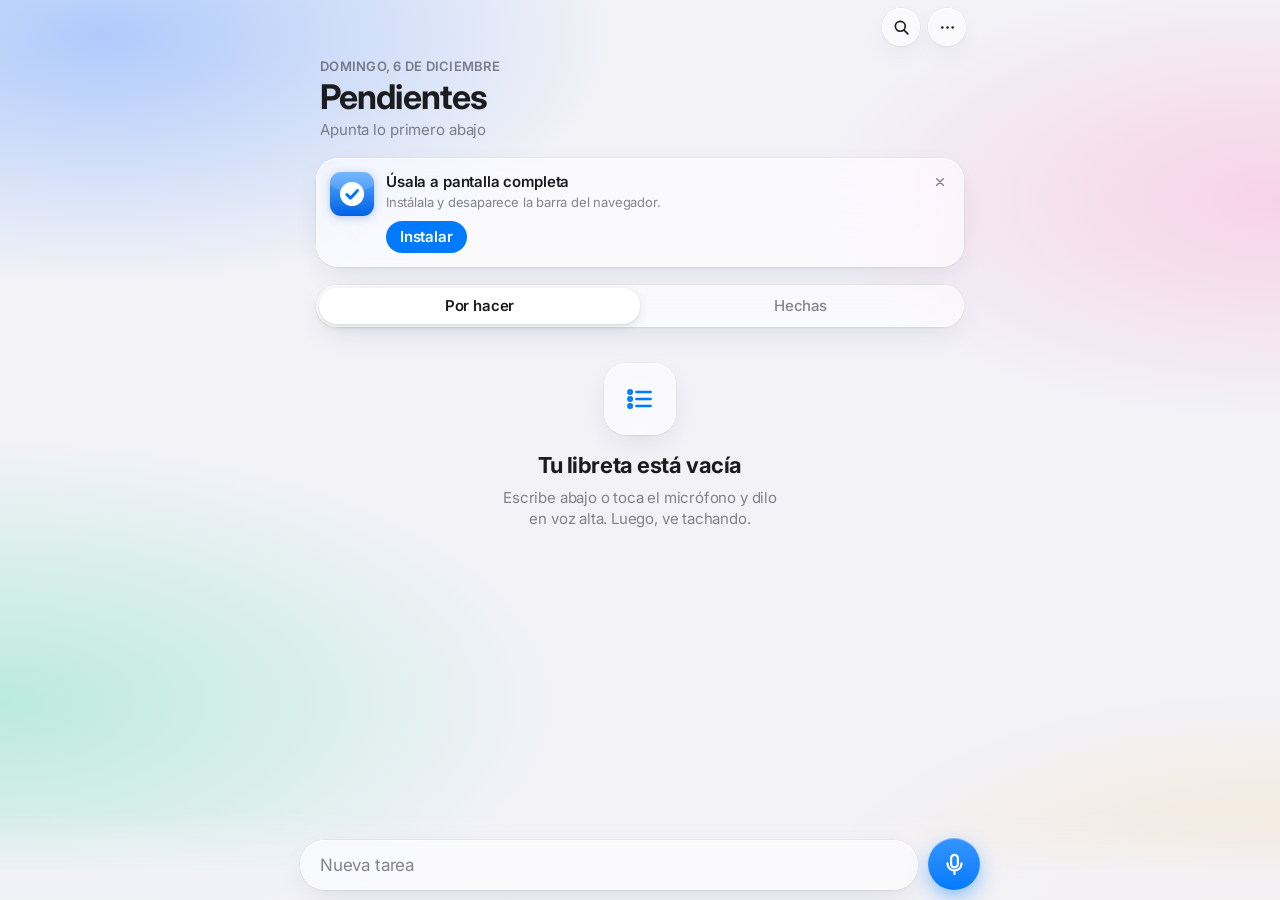
==== index.html @ 05285ef6 "Add files via upload" ====
<!doctype html>
<html lang="es">
<head>
<meta charset="utf-8">
<meta name="viewport" content="width=device-width, initial-scale=1, viewport-fit=cover, interactive-widget=resizes-content">
<title>Pendientes</title>
<meta name="description" content="Tu libreta de cosas por hacer: apúntalas escribiendo o con la voz y táchalas.">
<meta name="theme-color" content="#f2f2f7" media="(prefers-color-scheme: light)">
<meta name="theme-color" content="#000000" media="(prefers-color-scheme: dark)">
<link rel="manifest" href="manifest.webmanifest">
<link rel="icon" href="icons/icon.svg" type="image/svg+xml">
<link rel="apple-touch-icon" href="icons/apple-touch-icon.png">
<meta name="apple-mobile-web-app-capable" content="yes">
<meta name="mobile-web-app-capable" content="yes">
<meta name="apple-mobile-web-app-status-bar-style" content="black-translucent">
<meta name="apple-mobile-web-app-title" content="Pendientes">
<meta name="format-detection" content="telephone=no">
<link rel="preconnect" href="https://fonts.googleapis.com">
<link rel="preconnect" href="https://fonts.gstatic.com" crossorigin>
<link rel="stylesheet" href="https://fonts.googleapis.com/css2?family=Inter:opsz,wght@14..32,400..700&display=swap">
<link rel="stylesheet" href="styles.css">
<script src="app.js" defer></script>
</head>
<body>
<div class="backdrop" aria-hidden="true"></div>

<header class="nav" id="nav">
  <div class="nav-in">
    <span class="nav-title" aria-hidden="true">Pendientes</span>
    <div class="nav-btns">
      <button class="round glass" id="searchBtn" type="button" aria-label="Buscar">
        <svg viewBox="0 0 24 24" aria-hidden="true"><circle cx="10.5" cy="10.5" r="6.25"/><path d="M15.25 15.25 20 20"/></svg>
      </button>
      <button class="round glass" id="menuBtn" type="button" aria-label="Ajustes">
        <svg class="dots" viewBox="0 0 24 24" aria-hidden="true"><circle cx="5.5" cy="12" r="1.6"/><circle cx="12" cy="12" r="1.6"/><circle cx="18.5" cy="12" r="1.6"/></svg>
      </button>
    </div>
  </div>
</header>

<main class="wrap">
  <section class="hero">
    <div class="hero-txt">
      <p class="date" id="today"></p>
      <h1 id="bigTitle">Pendientes</h1>
      <p class="summary" id="summary"></p>
    </div>
    <div class="ring" id="ring" hidden>
      <svg viewBox="0 0 56 56" aria-hidden="true"><circle class="ring-bg" cx="28" cy="28" r="23"/><circle class="ring-fg" id="ringFg" cx="28" cy="28" r="23"/></svg>
      <span class="ring-txt" id="ringTxt"></span>
    </div>
  </section>

  <div class="search" id="searchBar" hidden>
    <label class="search-field glass">
      <svg viewBox="0 0 24 24" aria-hidden="true"><circle cx="10.5" cy="10.5" r="6.25"/><path d="M15.25 15.25 20 20"/></svg>
      <input id="search" type="search" placeholder="Buscar en todo" enterkeyhint="search" autocomplete="off">
    </label>
    <button class="bar-btn" type="button" id="searchCancel">Cancelar</button>
  </div>

  <aside class="install glass" id="installCard" hidden>
    <img src="icons/icon-192.png" alt="" width="44" height="44">
    <div class="install-txt">
      <strong>Úsala a pantalla completa</strong>
      <span>Instálala y desaparece la barra del navegador.</span>
      <button class="pill" type="button" id="installBtn">Instalar</button>
    </div>
    <button class="x" type="button" id="installClose" aria-label="Ahora no">
      <svg viewBox="0 0 24 24" aria-hidden="true"><path d="M7 7l10 10M17 7 7 17"/></svg>
    </button>
  </aside>

  <div class="seg glass" role="tablist" aria-label="Filtrar" id="seg" data-active="todo">
    <span class="seg-thumb" aria-hidden="true"></span>
    <button type="button" role="tab" data-filter="todo" aria-selected="true">Por hacer <span class="count" id="countTodo"></span></button>
    <button type="button" role="tab" data-filter="done" aria-selected="false">Hechas <span class="count" id="countDone"></span></button>
  </div>

  <div class="tags" id="tags" hidden></div>

  <p class="tip" id="tip" hidden>
    <span>Desliza <b>→</b> para tachar y <b>←</b> para pasar a mañana o borrar. Mantén pulsada una tarea para moverla.</span>
    <button type="button" id="tipClose">Entendido</button>
  </p>

  <div class="empty" id="empty" hidden>
    <div class="empty-ic glass" id="emptyIc"></div>
    <h2 id="emptyTitle"></h2>
    <p id="emptyText"></p>
  </div>

  <div id="sections" aria-live="polite"></div>

  <button class="link-btn danger" id="clearDone" type="button" hidden>Borrar todas las hechas</button>
</main>

<form class="dock" id="composer" autocomplete="off">
  <div class="hint" id="hint" hidden></div>
  <div class="dock-in">
    <label class="field glass">
      <span class="sr">Nueva tarea</span>
      <textarea id="input" rows="1" placeholder="Nueva tarea" enterkeyhint="send"></textarea>
    </label>
    <button class="action" id="action" type="submit" data-mode="voice" aria-label="Dictar tarea">
      <svg class="i-mic" viewBox="0 0 24 24" aria-hidden="true"><rect x="8.75" y="2.75" width="6.5" height="12" rx="3.25"/><path d="M5.25 11a6.75 6.75 0 0 0 13.5 0M12 17.75V21"/></svg>
      <svg class="i-send" viewBox="0 0 24 24" aria-hidden="true"><path d="M12 19.5V5M5.75 11.25 12 5l6.25 6.25"/></svg>
    </button>
  </div>
</form>

<div class="rec" id="rec" hidden>
  <div class="rec-panel" role="dialog" aria-modal="true" aria-labelledby="recTitle">
    <span class="grabber" aria-hidden="true"></span>
    <p class="rec-title" id="recTitle">Te escucho</p>
    <p class="rec-live" id="recLive"></p>
    <div class="wave" id="wave" aria-hidden="true"></div>
    <button class="rec-btn" id="recStop" type="button" aria-label="Terminar">
      <svg viewBox="0 0 24 24" aria-hidden="true"><rect x="7" y="7" width="10" height="10" rx="2.5"/></svg>
    </button>
    <p class="rec-hint" id="recHint">Di <b>«nueva tarea»</b> para separar varias · <b>«mañana»</b>, <b>«importante»</b> o <b>«todos los días»</b> al final</p>
    <button class="link-btn" id="recCancel" type="button">Cancelar</button>
  </div>
</div>

<div class="toast" id="toast" role="status" hidden>
  <span id="toastMsg"></span>
  <button type="button" id="toastUndo">Deshacer</button>
</div>

<dialog class="sheet" id="edit" aria-labelledby="editTitle">
  <form id="editForm">
    <div class="sheet-top">
      <span class="grabber" aria-hidden="true"></span>
      <div class="sheet-bar">
        <button class="bar-btn" type="button" data-close>Cancelar</button>
        <h2 id="editTitle">Tarea</h2>
        <button class="bar-btn strong" type="submit">Listo</button>
      </div>
    </div>
    <div class="sheet-body">
      <div class="card">
        <textarea class="edit-text" id="editText" rows="2" placeholder="Qué hay que hacer" aria-label="Tarea"></textarea>
        <textarea class="edit-note" id="editNote" rows="2" placeholder="Notas: un teléfono, una dirección, un enlace…" aria-label="Notas"></textarea>
      </div>
      <div class="quick-row" id="editQuick" hidden></div>

      <div class="card">
        <div class="cell cell-col">
          <div class="cell-line">
            <span class="ico" style="--c: var(--red)"><svg viewBox="0 0 24 24" aria-hidden="true"><rect x="4" y="5.5" width="16" height="14.5" rx="3"/><path d="M4 10h16M8.5 3.5v4M15.5 3.5v4"/></svg></span>
            <span class="cell-label">Para cuándo</span>
          </div>
          <div class="chips" id="dueChips">
            <button type="button" data-due="0">Hoy</button>
            <button type="button" data-due="1">Mañana</button>
            <label class="chip-date" id="dateChip"><span id="editDateLabel">Otro día</span><input type="date" id="editDate" aria-label="Elegir día"></label>
          </div>
        </div>
        <label class="cell">
          <span class="ico" style="--c: var(--indigo)"><svg viewBox="0 0 24 24" aria-hidden="true"><path d="M4.5 11.5V10a4 4 0 0 1 4-4h11M16.5 3l3 3-3 3M19.5 12.5V14a4 4 0 0 1-4 4h-11M7.5 21l-3-3 3-3"/></svg></span>
          <span class="cell-label">Repetir</span>
          <span class="cell-value" id="editRepeatLabel">Nunca</span>
          <svg class="chev" viewBox="0 0 24 24" aria-hidden="true"><path d="M9.5 6l6 6-6 6"/></svg>
          <select class="cell-select" id="editRepeat" aria-label="Repetir">
            <option value="">Nunca</option>
            <option value="daily">Cada día</option>
            <option value="weekdays">Entre semana (lunes a viernes)</option>
            <option value="weekly">Cada semana</option>
            <option value="monthly">Cada mes</option>
          </select>
        </label>
        <label class="cell">
          <span class="ico" style="--c: var(--orange)"><svg viewBox="0 0 24 24" aria-hidden="true"><path class="fill" d="M12 3.6l2.6 5.2 5.8.9-4.2 4.1 1 5.7L12 16.8l-5.2 2.7 1-5.7-4.2-4.1 5.8-.9z"/></svg></span>
          <span class="cell-label">Importante</span>
          <input class="switch" type="checkbox" id="editStar" role="switch">
        </label>
      </div>
      <p class="cell-note" id="editInfo"></p>

      <div class="card">
        <button class="cell danger" type="button" id="editDelete">
          <span class="ico" style="--c: var(--red)"><svg viewBox="0 0 24 24" aria-hidden="true"><path d="M4.5 7h15M9.5 7V4.75h5V7M6.5 7l.8 12.1a1.5 1.5 0 0 0 1.5 1.4h6.4a1.5 1.5 0 0 0 1.5-1.4L17.5 7"/></svg></span>
          <span class="cell-label">Eliminar tarea</span>
        </button>
      </div>
    </div>
  </form>
</dialog>

<dialog class="sheet" id="menu" aria-labelledby="menuTitle">
  <div class="sheet-top">
    <span class="grabber" aria-hidden="true"></span>
    <div class="sheet-bar">
      <span></span>
      <h2 id="menuTitle">Ajustes</h2>
      <button class="bar-btn strong" type="button" data-close>Listo</button>
    </div>
  </div>
  <div class="sheet-body">
    <p class="cell-head">Al pulsar el micrófono</p>
    <div class="seg seg-sm" id="voiceSeg" role="radiogroup" aria-label="Al pulsar el micrófono">
      <span class="seg-thumb" aria-hidden="true"></span>
      <button type="button" role="radio" data-voice="dictar">Dicta a texto</button>
      <button type="button" role="radio" data-voice="audio">Graba un audio</button>
    </div>
    <p class="cell-note" id="voiceNote"></p>

    <p class="cell-head">Trucos</p>
    <div class="card tricks">
      <p><b>«mañana»</b>, <b>«el viernes»</b>… al principio o al final: se apunta para ese día.</p>
      <p><b>«importante»</b> al final: sale arriba, en Importantes.</p>
      <p><b>«todos los días»</b>, <b>«entre semana»</b>, <b>«cada semana»</b> o <b>«cada mes»</b>: vuelve a aparecer cuando la taches.</p>
      <p><b>#trabajo</b>, <b>#casa</b>… en el texto: etiquetas para filtrar.</p>
      <p>Al dictar, di <b>«nueva tarea»</b> para separar varias. Al escribir, una por línea.</p>
      <p>Un teléfono o un enlace en el texto o en las notas: botón para llamar o abrirlo.</p>
    </div>

    <div class="card">
      <button class="cell" type="button" data-act="install" hidden>
        <span class="ico" style="--c: var(--purple)"><svg viewBox="0 0 24 24" aria-hidden="true"><rect x="6.5" y="2.75" width="11" height="18.5" rx="2.75"/><path d="M10.5 17.75h3"/></svg></span>
        <span class="cell-label">Instalar en el móvil</span>
        <svg class="chev" viewBox="0 0 24 24" aria-hidden="true"><path d="M9.5 6l6 6-6 6"/></svg>
      </button>
      <button class="cell" type="button" data-act="share">
        <span class="ico" style="--c: var(--accent)"><svg viewBox="0 0 24 24" aria-hidden="true"><path d="M12 14.5V3.5M7.75 7.75 12 3.5l4.25 4.25M7 11H6.5A1.5 1.5 0 0 0 5 12.5v6A1.5 1.5 0 0 0 6.5 20h11a1.5 1.5 0 0 0 1.5-1.5v-6a1.5 1.5 0 0 0-1.5-1.5H17"/></svg></span>
        <span class="cell-label">Compartir lo pendiente</span>
        <svg class="chev" viewBox="0 0 24 24" aria-hidden="true"><path d="M9.5 6l6 6-6 6"/></svg>
      </button>
      <button class="cell" type="button" data-act="export">
        <span class="ico" style="--c: var(--green)"><svg viewBox="0 0 24 24" aria-hidden="true"><path d="M12 4v10.5M7.75 10.25 12 14.5l4.25-4.25M5 15.5v2.5A2 2 0 0 0 7 20h10a2 2 0 0 0 2-2v-2.5"/></svg></span>
        <span class="cell-label">Guardar copia de seguridad</span>
        <svg class="chev" viewBox="0 0 24 24" aria-hidden="true"><path d="M9.5 6l6 6-6 6"/></svg>
      </button>
      <button class="cell" type="button" data-act="import">
        <span class="ico" style="--c: var(--orange)"><svg viewBox="0 0 24 24" aria-hidden="true"><path d="M4.5 12a7.5 7.5 0 1 0 2.2-5.3L4.5 9M4.5 4.5V9H9"/></svg></span>
        <span class="cell-label">Recuperar una copia</span>
        <svg class="chev" viewBox="0 0 24 24" aria-hidden="true"><path d="M9.5 6l6 6-6 6"/></svg>
      </button>
    </div>
    <p class="cell-note">Todo se guarda solo en este móvil, sin cuentas ni servidores. Guarda una copia de vez en cuando por si cambias de móvil.</p>

    <div class="card">
      <button class="cell danger" type="button" data-act="clear">
        <span class="ico" style="--c: var(--red)"><svg viewBox="0 0 24 24" aria-hidden="true"><path d="M4.5 7h15M9.5 7V4.75h5V7M6.5 7l.8 12.1a1.5 1.5 0 0 0 1.5 1.4h6.4a1.5 1.5 0 0 0 1.5-1.4L17.5 7"/></svg></span>
        <span class="cell-label">Borrar las hechas</span>
      </button>
    </div>
    <input type="file" id="importFile" accept="application/json,.json" hidden>
  </div>
</dialog>

<dialog class="sheet" id="installSheet" aria-labelledby="installTitle">
  <div class="sheet-top">
    <span class="grabber" aria-hidden="true"></span>
    <div class="sheet-bar">
      <span></span>
      <h2 id="installTitle">Instalar</h2>
      <button class="bar-btn strong" type="button" data-close>Listo</button>
    </div>
  </div>
  <div class="sheet-body">
    <div class="install-hero">
      <img src="icons/icon-192.png" alt="" width="72" height="72">
      <p>Instalada se abre como una app de verdad: a pantalla completa, <b>sin la barra del navegador</b> y también sin internet.</p>
    </div>
    <ol class="steps" id="installSteps"></ol>
  </div>
</dialog>
</body>
</html>
---- styles.css ----
/* Pendientes · estilo iOS con cristal */

:root {
  --bg: #f2f2f7;
  --ink: #1c1c1e;
  --ink2: rgb(60 60 67 / .62);
  --ink3: rgb(60 60 67 / .3);
  --sep: rgb(60 60 67 / .16);
  --fill: rgb(118 118 128 / .12);
  --solid: #ffffff;
  --thumb: #ffffff;
  --card: rgb(255 255 255 / .82);

  --glass: rgb(255 255 255 / .58);
  --glass-hi: rgb(250 250 252 / .76);
  --glass-edge: rgb(255 255 255 / .8);
  --glass-line: rgb(0 0 0 / .07);
  --glass-shine: rgb(255 255 255 / .65);
  --shadow: 0 10px 30px -8px rgb(30 40 80 / .12), 0 1px 3px rgb(0 0 0 / .05);
  --blur: blur(28px) saturate(190%);

  --accent: #007aff;
  --green: #34c759;
  --red: #ff3b30;
  --orange: #ff9500;
  --purple: #af52de;
  --indigo: #5856d6;

  --blob1: rgb(120 170 255 / .55);
  --blob2: rgb(255 170 215 / .45);
  --blob3: rgb(120 225 190 / .45);
  --blob4: rgb(255 210 140 / .35);

  --font: -apple-system, BlinkMacSystemFont, "SF Pro Text", "Inter", "Segoe UI", Roboto, sans-serif;
  --font-d: -apple-system, BlinkMacSystemFont, "SF Pro Display", "Inter", "Segoe UI", Roboto, sans-serif;
  --ease: cubic-bezier(.32, .72, 0, 1);
  --spring: cubic-bezier(.34, 1.4, .64, 1);
  color-scheme: light;
}

@media (prefers-color-scheme: dark) {
  :root {
    --bg: #000000;
    --ink: #ffffff;
    --ink2: rgb(235 235 245 / .6);
    --ink3: rgb(235 235 245 / .28);
    --sep: rgb(84 84 88 / .55);
    --fill: rgb(118 118 128 / .24);
    --solid: #1c1c1e;
    --thumb: #636366;
    --card: rgb(44 44 46 / .8);

    --glass: rgb(40 40 44 / .5);
    --glass-hi: rgb(30 30 32 / .72);
    --glass-edge: rgb(255 255 255 / .1);
    --glass-line: rgb(0 0 0 / .4);
    --glass-shine: rgb(255 255 255 / .12);
    --shadow: 0 10px 30px -8px rgb(0 0 0 / .6);

    --accent: #0a84ff;
    --green: #30d158;
    --red: #ff453a;
    --orange: #ff9f0a;
    --purple: #bf5af2;
    --indigo: #5e5ce6;

    --blob1: rgb(40 90 220 / .38);
    --blob2: rgb(150 50 140 / .3);
    --blob3: rgb(20 130 100 / .3);
    --blob4: rgb(160 100 30 / .2);
    color-scheme: dark;
  }
}

*, *::before, *::after { box-sizing: border-box; }
[hidden] { display: none !important; }
html { -webkit-text-size-adjust: 100%; background: var(--bg); }

body {
  margin: 0;
  min-height: 100dvh;
  background: transparent;
  color: var(--ink);
  font-family: var(--font);
  font-size: 17px;
  line-height: 1.35;
  letter-spacing: -.011em;
  font-optical-sizing: auto;
  -webkit-font-smoothing: antialiased;
  -moz-osx-font-smoothing: grayscale;
  -webkit-tap-highlight-color: transparent;
  overscroll-behavior-y: none;
}

button, input, textarea, select { font: inherit; letter-spacing: inherit; color: inherit; }
button {
  background: none;
  border: 0;
  padding: 0;
  cursor: pointer;
  touch-action: manipulation;
  -webkit-user-select: none;
  user-select: none;
}
a { color: inherit; text-decoration: none; }

svg {
  display: block;
  width: 100%;
  height: 100%;
  fill: none;
  stroke: currentColor;
  stroke-width: 1.9;
  stroke-linecap: round;
  stroke-linejoin: round;
}

:focus-visible { outline: 2px solid var(--accent); outline-offset: 2px; }

.sr {
  position: absolute;
  width: 1px;
  height: 1px;
  overflow: hidden;
  clip-path: inset(50%);
  white-space: nowrap;
}

/* Cristal */
.glass {
  background: var(--glass);
  -webkit-backdrop-filter: var(--blur);
  backdrop-filter: var(--blur);
  box-shadow:
    inset 0 1px 0 var(--glass-shine),
    inset 0 0 0 .5px var(--glass-edge),
    0 0 0 .5px var(--glass-line),
    var(--shadow);
}

/* Fondo con color para que el cristal tenga algo que difuminar */
.backdrop {
  position: fixed;
  inset: 0;
  z-index: -1;
  pointer-events: none;
  background:
    radial-gradient(55% 38% at 8% 4%, var(--blob1), transparent 72%),
    radial-gradient(50% 34% at 100% 22%, var(--blob2), transparent 72%),
    radial-gradient(60% 40% at 0% 78%, var(--blob3), transparent 72%),
    radial-gradient(50% 32% at 100% 100%, var(--blob4), transparent 72%),
    var(--bg);
}

.wrap {
  max-width: 680px;
  margin: 0 auto;
  padding: 0 16px calc(140px + env(safe-area-inset-bottom));
}

/* Barra superior: aparece en cristal al bajar */
.nav {
  position: fixed;
  top: 0;
  left: 0;
  right: 0;
  z-index: 10;
  padding-top: env(safe-area-inset-top);
}
.nav::before {
  content: "";
  position: absolute;
  inset: 0;
  background: var(--glass-hi);
  -webkit-backdrop-filter: var(--blur);
  backdrop-filter: var(--blur);
  box-shadow: 0 .5px 0 var(--sep);
  opacity: 0;
  transition: opacity .25s ease;
}
.nav.is-scrolled::before { opacity: 1; }
.nav-in {
  position: relative;
  max-width: 680px;
  height: 54px;
  margin: 0 auto;
  display: flex;
  align-items: center;
  justify-content: center;
}
.nav-title {
  font-family: var(--font-d);
  font-size: 17px;
  font-weight: 600;
  opacity: 0;
  transform: translateY(8px);
  transition: opacity .25s ease, transform .35s var(--ease);
}
.nav.is-scrolled .nav-title { opacity: 1; transform: none; }
.nav-btns { position: absolute; right: 14px; display: flex; gap: 8px; }

.round {
  width: 38px;
  height: 38px;
  border-radius: 50%;
  display: grid;
  place-items: center;
  color: var(--ink);
  transition: transform .2s var(--spring);
}
.round:active { transform: scale(.9); }
.round svg { width: 19px; height: 19px; stroke-width: 2.1; }
.round .dots { fill: currentColor; stroke: none; }

/* Cabecera: fecha, título y anillo del día */
.hero {
  display: flex;
  align-items: flex-end;
  justify-content: space-between;
  gap: 16px;
  padding: calc(env(safe-area-inset-top) + 58px) 4px 0;
}
.hero-txt { min-width: 0; }
.date {
  margin: 0;
  font-size: 13px;
  font-weight: 600;
  letter-spacing: .02em;
  text-transform: uppercase;
  color: var(--ink2);
}
h1 {
  margin: 2px 0 0;
  font-family: var(--font-d);
  font-size: 34px;
  line-height: 1.12;
  font-weight: 700;
  letter-spacing: -.026em;
}
.summary {
  margin: 4px 0 0;
  min-height: 1.35em;
  font-size: 15px;
  color: var(--ink2);
  letter-spacing: -.008em;
}
.summary b { color: var(--ink); font-weight: 600; }
.summary .old { color: var(--orange); font-weight: 500; }

.ring { position: relative; flex: none; width: 64px; height: 64px; margin-bottom: 2px; }
.ring svg { transform: rotate(-90deg); }
.ring circle { fill: none; stroke-width: 6; stroke-linecap: round; }
.ring-bg { stroke: var(--fill); }
.ring-fg {
  stroke: var(--accent);
  stroke-dasharray: 144.5;
  stroke-dashoffset: calc(144.5 * (1 - var(--p, 0)));
  transition: stroke-dashoffset .8s var(--ease), stroke .3s;
}
.ring.is-full .ring-fg { stroke: var(--green); }
.ring-txt {
  position: absolute;
  inset: 0;
  display: grid;
  place-items: center;
  font-size: 13px;
  font-weight: 700;
  letter-spacing: -.02em;
  font-variant-numeric: tabular-nums;
}
.ring-txt small { font-size: 10px; font-weight: 600; color: var(--ink2); }
.ring.is-full .ring-txt { color: var(--green); }
.ring.is-full .ring-txt svg { width: 22px; height: 22px; stroke-width: 3; }

/* Buscador */
.search { display: flex; align-items: center; gap: 4px; margin: 16px 0 0; animation: lz-in .35s var(--ease) both; }
.search-field {
  flex: 1;
  display: flex;
  align-items: center;
  gap: 8px;
  height: 42px;
  padding: 0 14px;
  border-radius: 21px;
  color: var(--ink2);
}
.search-field svg { flex: none; width: 17px; height: 17px; stroke-width: 2.2; }
.search-field input {
  flex: 1;
  min-width: 0;
  border: 0;
  outline: 0;
  background: transparent;
  color: var(--ink);
  font-size: 17px;
}
.search-field input::placeholder { color: var(--ink2); }
.search-field input::-webkit-search-cancel-button { -webkit-appearance: none; }
.search .bar-btn { padding: 0 6px; }

/* Aviso para instalar */
.install {
  position: relative;
  display: flex;
  align-items: flex-start;
  gap: 12px;
  margin: 18px 0 0;
  padding: 14px 40px 14px 14px;
  border-radius: 22px;
  animation: lz-in .5s var(--ease) both;
}
.install img { flex: none; border-radius: 11px; box-shadow: 0 2px 8px rgb(0 60 160 / .25); }
.install-txt { flex: 1; min-width: 0; display: grid; gap: 2px; justify-items: start; }
.install-txt strong { font-size: 15px; font-weight: 600; letter-spacing: -.01em; }
.install-txt span { font-size: 13px; color: var(--ink2); line-height: 1.3; }
.install .pill { margin-top: 8px; }
.install .x { position: absolute; top: 8px; right: 8px; }
.pill {
  flex: none;
  height: 32px;
  padding: 0 14px;
  border-radius: 16px;
  background: var(--accent);
  color: #fff;
  font-size: 15px;
  font-weight: 600;
  transition: transform .2s var(--spring);
}
.pill:active { transform: scale(.94); }
.x {
  flex: none;
  width: 32px;
  height: 32px;
  border-radius: 50%;
  display: grid;
  place-items: center;
  color: var(--ink2);
}
.x svg { width: 16px; height: 16px; stroke-width: 2.2; }

/* Control segmentado en cápsula */
.seg {
  position: relative;
  display: grid;
  grid-template-columns: 1fr 1fr;
  margin: 18px 0 0;
  padding: 3px;
  border-radius: 999px;
}
.seg-thumb {
  position: absolute;
  top: 3px;
  bottom: 3px;
  left: 3px;
  width: calc(50% - 3px);
  border-radius: 999px;
  background: var(--thumb);
  box-shadow: 0 3px 10px rgb(0 0 0 / .1), 0 1px 2px rgb(0 0 0 / .06);
  transition: transform .45s var(--ease);
}
.seg[data-active="done"] .seg-thumb,
.seg[data-active="audio"] .seg-thumb { transform: translateX(100%); }
.seg button {
  position: relative;
  height: 36px;
  border-radius: 999px;
  display: flex;
  align-items: center;
  justify-content: center;
  gap: 6px;
  font-size: 15px;
  font-weight: 500;
  color: var(--ink2);
  transition: color .25s;
}
.seg button[aria-selected="true"],
.seg button[aria-checked="true"] { color: var(--ink); font-weight: 600; }
.seg button:disabled { opacity: .35; cursor: not-allowed; }
.count { font-size: 13px; font-weight: 600; color: var(--ink2); font-variant-numeric: tabular-nums; }
.count:empty { display: none; }

/* Etiquetas para filtrar */
.tags {
  display: flex;
  gap: 8px;
  margin: 12px -16px 0;
  padding: 2px 16px 4px;
  overflow-x: auto;
  scrollbar-width: none;
}
.tags::-webkit-scrollbar { display: none; }
.tags button {
  flex: none;
  height: 32px;
  padding: 0 13px;
  border-radius: 16px;
  font-size: 14px;
  font-weight: 600;
  color: var(--tc, var(--ink));
  transition: background .2s, color .2s;
}
.tags button[aria-pressed="true"] { background: var(--tc, var(--ink)); color: #fff; box-shadow: none; }

/* Grupos de tareas */
.group-h {
  display: flex;
  align-items: center;
  gap: 6px;
  width: calc(100% - 16px);
  margin: 26px 8px 8px;
  font-family: var(--font);
  font-size: 13px;
  font-weight: 600;
  letter-spacing: .02em;
  text-transform: uppercase;
  color: var(--ink2);
  text-align: left;
}
.group-h > svg { flex: none; width: 14px; height: 14px; }
.group-h .star-ic { fill: var(--orange); stroke: none; }
.group-h .n { margin-left: auto; font-variant-numeric: tabular-nums; letter-spacing: 0; text-transform: none; }
.group-h .fold { width: 13px; height: 13px; stroke-width: 2.6; transition: transform .3s var(--ease); }
button.group-h { min-height: 32px; }
button.group-h[aria-expanded="false"] .fold { transform: rotate(-90deg); }
#sections > .group-h:first-child { margin-top: 18px; }

.group {
  list-style: none;
  margin: 0;
  padding: 0;
  border-radius: 22px;
  overflow: hidden;
}
#sections > .group:first-child { margin-top: 18px; }
.group.is-quiet { background: color-mix(in srgb, var(--glass) 60%, transparent); }

.row { position: relative; overflow: hidden; --w: 0px; }
.row:not(:last-child)::after {
  content: "";
  position: absolute;
  left: 54px;
  right: 0;
  bottom: 0;
  height: 1px;
  background: var(--sep);
  transform: scaleY(.6);
  transform-origin: bottom;
  z-index: 2;
  pointer-events: none;
}
.row.is-new { animation: lz-in .45s var(--ease) both; }
.row.is-flash .row-fg { animation: lz-flash 1.4s ease both; }

.row-fg {
  position: relative;
  z-index: 1;
  display: flex;
  align-items: flex-start;
  min-height: 52px;
  padding: 4px 6px 4px 5px;
  touch-action: pan-y;
  -webkit-user-select: none;
  user-select: none;
  -webkit-touch-callout: none;
}
.row.is-swiping .row-fg,
.row.is-open .row-fg,
.row.is-gone .row-fg { background: var(--solid); }

/* Levantada para moverla */
.row.is-lifted {
  z-index: 5;
  overflow: visible;
  border-radius: 14px;
}
.row.is-lifted .row-fg {
  background: var(--solid);
  border-radius: 14px;
  box-shadow: 0 16px 36px -8px rgb(0 0 0 / .28), 0 0 0 .5px var(--glass-line);
  transform: scale(1.03);
  transition: transform .2s var(--spring), box-shadow .2s;
}
.row.is-lifted::after { opacity: 0; }
.group:has(.is-lifted) { overflow: visible; }

/* Acciones al deslizar */
.act { position: absolute; top: 0; bottom: 0; display: flex; overflow: hidden; width: var(--w); visibility: hidden; }
.row.sw-r .act-r, .row.sw-l .act-l, .row.is-open .act-l { visibility: visible; }
.row.snap .act { transition: width .4s var(--ease); }
.act-r {
  left: 0;
  align-items: center;
  padding-left: 22px;
  color: #fff;
  font-size: 15px;
  font-weight: 600;
  white-space: nowrap;
  background: var(--green);
}
.act-r.is-undo { background: var(--accent); }
.act-r span { display: flex; align-items: center; gap: 8px; transition: transform .25s var(--spring); }
.act-r svg { width: 22px; height: 22px; stroke-width: 2.4; }
.row.is-armed .act-r span { transform: scale(1.12); }
.row:not(.is-armed) .act-r { filter: saturate(.6) brightness(1.06); }

.act-l { right: 0; }
.act-l button {
  flex: 1 1 0;
  min-width: 0;
  display: flex;
  flex-direction: column;
  align-items: center;
  justify-content: center;
  gap: 4px;
  overflow: hidden;
  color: #fff;
  font-size: 12.5px;
  font-weight: 600;
  white-space: nowrap;
  transition: flex-grow .3s var(--ease);
}
.act-l svg { flex: none; width: 21px; height: 21px; stroke-width: 2.1; }
.b-later { background: var(--orange); }
.b-del { background: var(--red); }
.row.is-armed .b-later { flex-grow: 0; }
.row.is-armed .b-del { flex-grow: 1; }

/* Círculo de tachar */
.check { flex: none; width: 44px; height: 44px; display: grid; place-items: center; }
.check span {
  width: 24px;
  height: 24px;
  border-radius: 50%;
  border: 1.6px solid var(--ink3);
  display: grid;
  place-items: center;
  color: #fff;
  transition: background .2s, border-color .2s, transform .3s var(--spring);
}
.check svg { width: 14px; height: 14px; stroke-width: 3; stroke-dasharray: 22; stroke-dashoffset: 22; transition: stroke-dashoffset .3s .08s var(--ease); }
.check:active span { transform: scale(.85); }
.is-done .check span { background: var(--accent); border-color: var(--accent); }
.is-done .check svg { stroke-dashoffset: 0; }
.is-star:not(.is-done) .check span { border-color: var(--orange); border-width: 2px; }

.row-body { flex: 1; min-width: 0; padding: 11px 4px 11px 1px; }
.row-text { display: block; width: 100%; text-align: left; }
.text {
  display: block;
  font-size: 17px;
  line-height: 1.3;
  white-space: pre-wrap;
  overflow-wrap: break-word;
  transition: color .3s;
}
/* Tachado como con bolígrafo: una raya que cruza el texto */
.ink {
  background: linear-gradient(currentColor, currentColor) 0 58% / 0 1.5px no-repeat;
  -webkit-box-decoration-break: clone;
  box-decoration-break: clone;
  transition: background-size .45s var(--ease);
}
.is-done .text { color: var(--ink2); }
.is-done .ink { background-size: 100% 1.5px; }
.tag { color: var(--tc); font-weight: 500; }
.is-done .tag { color: inherit; }

.note {
  display: -webkit-box;
  margin-top: 2px;
  font-size: 14px;
  line-height: 1.3;
  color: var(--ink2);
  -webkit-line-clamp: 2;
  -webkit-box-orient: vertical;
  overflow: hidden;
  overflow-wrap: break-word;
}

.meta { display: flex; flex-wrap: wrap; gap: 4px 10px; margin-top: 4px; font-size: 13px; color: var(--ink2); }
.meta:empty { display: none; }
.meta span { display: inline-flex; align-items: center; gap: 4px; white-space: nowrap; }
.meta svg { width: 13px; height: 13px; stroke-width: 2.2; }
.meta .old { color: var(--orange); font-weight: 500; }
.meta .due { color: var(--accent); font-weight: 500; }

.star, .quick {
  flex: none;
  width: 38px;
  height: 44px;
  display: grid;
  place-items: center;
}
.star { color: var(--orange); }
.star svg { width: 17px; height: 17px; fill: currentColor; stroke: none; }
.quick i {
  width: 30px;
  height: 30px;
  border-radius: 50%;
  display: grid;
  place-items: center;
  background: color-mix(in srgb, var(--green) 16%, transparent);
  color: var(--green);
}
.quick.is-link i { background: color-mix(in srgb, var(--accent) 14%, transparent); color: var(--accent); }
.quick svg { width: 15px; height: 15px; stroke-width: 2.2; }
.quick:active i { transform: scale(.9); }

.play {
  position: relative;
  overflow: hidden;
  margin-top: 8px;
  height: 32px;
  padding: 0 13px 0 4px;
  border-radius: 16px;
  display: inline-flex;
  align-items: center;
  gap: 8px;
  background: var(--fill);
  color: var(--accent);
  font-size: 14px;
  font-weight: 600;
  font-variant-numeric: tabular-nums;
}
.play::before {
  content: "";
  position: absolute;
  inset: 0;
  width: calc(var(--p, 0) * 100%);
  background: color-mix(in srgb, var(--accent) 16%, transparent);
  transition: width .25s linear;
}
.play i {
  position: relative;
  width: 24px;
  height: 24px;
  border-radius: 50%;
  display: grid;
  place-items: center;
  background: var(--accent);
  color: #fff;
}
.play i svg { width: 11px; height: 11px; fill: currentColor; stroke: none; }
.play span { position: relative; }
.play .i-pause, .play.is-playing .i-play { display: none; }
.play.is-playing .i-pause { display: block; }

/* Resumen de la semana (Hechas) */
.week { margin: 18px 0 0; padding: 16px 18px 14px; border-radius: 22px; }
.week-head { display: flex; align-items: flex-end; justify-content: space-between; gap: 12px; }
.week-k { display: block; font-size: 13px; font-weight: 600; letter-spacing: .02em; text-transform: uppercase; color: var(--ink2); }
.week-head strong { display: block; margin-top: 2px; font-family: var(--font-d); font-size: 28px; font-weight: 700; letter-spacing: -.025em; font-variant-numeric: tabular-nums; }
.week-head strong small { font-family: var(--font); font-size: 15px; font-weight: 500; color: var(--ink2); letter-spacing: -.01em; }
.week-side { text-align: right; font-size: 13px; color: var(--ink2); line-height: 1.4; }
.week-side b { color: var(--ink); font-weight: 600; font-variant-numeric: tabular-nums; }
.week-bars { display: grid; grid-template-columns: repeat(7, 1fr); gap: 10px; height: 92px; margin-top: 14px; }
.wb { display: grid; grid-template-rows: 16px 1fr 18px; justify-items: center; gap: 4px; }
.wb-n { font-size: 11px; font-weight: 600; color: var(--ink2); font-variant-numeric: tabular-nums; }
.wb-col { position: relative; width: 100%; max-width: 26px; border-radius: 7px; background: var(--fill); overflow: hidden; }
.wb-col i {
  position: absolute;
  left: 0;
  right: 0;
  bottom: 0;
  height: calc(var(--h, 0) * 100%);
  min-height: 0;
  border-radius: 7px;
  background: color-mix(in srgb, var(--accent) 45%, transparent);
  animation: lz-grow .7s var(--ease) both;
  transform-origin: bottom;
}
.wb.is-today .wb-col i { background: var(--accent); }
.wb-d { font-size: 12px; font-weight: 600; color: var(--ink2); }
.wb.is-today .wb-d { color: var(--accent); }

.tip {
  display: flex;
  align-items: center;
  justify-content: space-between;
  gap: 12px;
  margin: 14px 8px 0;
  font-size: 13px;
  line-height: 1.4;
  color: var(--ink2);
}
.tip b { color: var(--ink); }
.tip button { flex: none; min-height: 32px; font-size: 13px; font-weight: 600; color: var(--accent); }

.empty { padding: 36px 24px 8px; text-align: center; animation: lz-in .5s var(--ease) both; }
.empty-ic {
  width: 72px;
  height: 72px;
  margin: 0 auto 16px;
  border-radius: 22px;
  display: grid;
  place-items: center;
  color: var(--accent);
}
.empty-ic.is-ok { color: var(--green); }
.empty-ic svg { width: 34px; height: 34px; stroke-width: 1.8; }
.empty h2 { margin: 0; font-family: var(--font-d); font-size: 22px; font-weight: 700; letter-spacing: -.02em; }
.empty p { margin: 6px auto 0; max-width: 290px; font-size: 15px; color: var(--ink2); line-height: 1.4; }

.link-btn {
  display: block;
  min-height: 44px;
  margin: 20px auto 0;
  padding: 0 16px;
  font-size: 15px;
  font-weight: 500;
  color: var(--accent);
}
.link-btn.danger { color: var(--red); }

/* Barra de escribir (flotante, de cristal) */
.dock {
  position: fixed;
  left: 0;
  right: 0;
  bottom: 0;
  z-index: 10;
  padding: 26px 12px calc(10px + env(safe-area-inset-bottom));
  background: linear-gradient(to top, color-mix(in srgb, var(--bg) 85%, transparent) 30%, transparent);
  pointer-events: none;
}
.dock-in {
  max-width: 680px;
  margin: 0 auto;
  display: flex;
  align-items: flex-end;
  gap: 10px;
  pointer-events: auto;
}
.hint {
  max-width: 680px;
  margin: 0 auto 8px;
  padding: 0 8px;
  display: flex;
  flex-wrap: wrap;
  gap: 6px;
  pointer-events: none;
  animation: lz-in .25s var(--ease) both;
}
.hint span {
  display: inline-flex;
  align-items: center;
  gap: 5px;
  height: 26px;
  padding: 0 10px;
  border-radius: 13px;
  font-size: 13px;
  font-weight: 600;
  color: #fff;
  background: var(--c, var(--accent));
  box-shadow: 0 4px 12px -4px color-mix(in srgb, var(--c, var(--accent)) 70%, transparent);
}
.hint svg { width: 13px; height: 13px; stroke-width: 2.4; }
.hint .fill { fill: currentColor; stroke: none; }

.field {
  flex: 1;
  min-width: 0;
  display: flex;
  border-radius: 26px;
  transition: box-shadow .25s;
}
.field textarea {
  flex: 1;
  min-width: 0;
  max-height: 140px;
  padding: 14px 20px;
  border: 0;
  outline: 0;
  resize: none;
  background: transparent;
  color: var(--ink);
  font-size: 17px;
  line-height: 1.32;
}
.field textarea::placeholder { color: var(--ink2); }
.field:focus-within {
  box-shadow:
    inset 0 1px 0 var(--glass-shine),
    inset 0 0 0 .5px var(--glass-edge),
    0 0 0 2.5px color-mix(in srgb, var(--accent) 45%, transparent),
    var(--shadow);
}

.action {
  position: relative;
  flex: none;
  width: 52px;
  height: 52px;
  border-radius: 50%;
  display: grid;
  place-items: center;
  color: #fff;
  background: linear-gradient(180deg, color-mix(in srgb, var(--accent) 80%, #fff), var(--accent));
  box-shadow:
    inset 0 1px 0 rgb(255 255 255 / .35),
    0 8px 22px -4px color-mix(in srgb, var(--accent) 60%, transparent);
  transition: transform .25s var(--spring), opacity .2s;
}
.action:active { transform: scale(.9); }
.action:disabled { opacity: .45; }
.action svg { grid-area: 1 / 1; width: 25px; height: 25px; stroke-width: 2.1; transition: transform .3s var(--spring), opacity .2s; }
.action[data-mode="voice"] .i-send,
.action[data-mode="send"] .i-mic { opacity: 0; transform: scale(.3) rotate(-40deg); }
.action[data-mode="send"] .i-send { stroke-width: 2.5; }

/* Hoja de escuchar / grabar */
.rec {
  position: fixed;
  inset: 0;
  z-index: 20;
  display: flex;
  align-items: flex-end;
  background: rgb(0 0 0 / .28);
  animation: lz-fade .25s both;
}
.rec-panel {
  width: 100%;
  max-width: 680px;
  margin: 0 auto;
  padding: 0 24px calc(14px + env(safe-area-inset-bottom));
  text-align: center;
  border-radius: 32px 32px 0 0;
  background: var(--glass-hi);
  -webkit-backdrop-filter: var(--blur);
  backdrop-filter: var(--blur);
  box-shadow: inset 0 1px 0 var(--glass-shine), 0 -10px 40px rgb(0 0 0 / .12);
  animation: lz-up .45s var(--ease) both;
}
.grabber { display: block; width: 36px; height: 5px; margin: 7px auto 0; border-radius: 3px; background: var(--ink3); }
.rec-title { margin: 18px 0 0; font-size: 15px; font-weight: 600; color: var(--ink2); }
.rec-live {
  min-height: 2.7em;
  margin: 8px 0 12px;
  font-family: var(--font-d);
  font-size: 24px;
  line-height: 1.3;
  font-weight: 600;
  letter-spacing: -.02em;
  overflow-wrap: break-word;
}
.rec-live:empty::before { content: attr(data-placeholder); color: var(--ink3); }
.rec-live i { font-style: normal; color: var(--ink2); }
.rec[data-mode="audio"] .rec-live { font-size: 44px; font-weight: 300; letter-spacing: -.03em; font-variant-numeric: tabular-nums; }

.wave {
  height: 56px;
  margin: 0 auto 18px;
  max-width: 280px;
  display: flex;
  align-items: center;
  justify-content: space-between;
}
.wave span {
  width: 4px;
  height: 100%;
  border-radius: 2px;
  background: var(--accent);
  transform: scaleY(.08);
  transition: transform .09s linear;
}
.rec[data-mode="audio"] .wave span { background: var(--red); }
.wave.idle span { animation: lz-wave 1.2s ease-in-out infinite; animation-delay: calc(var(--i) * -.09s); }
.wave.talk span { animation-duration: .55s; }

.rec-btn {
  position: relative;
  width: 76px;
  height: 76px;
  margin: 0 auto;
  border-radius: 50%;
  display: grid;
  place-items: center;
  color: #fff;
  background: var(--accent);
  box-shadow: 0 0 0 5px color-mix(in srgb, var(--accent) 20%, transparent), 0 10px 24px -6px color-mix(in srgb, var(--accent) 70%, transparent);
  transition: transform .25s var(--spring);
}
.rec-btn:active { transform: scale(.9); }
.rec[data-mode="audio"] .rec-btn { background: var(--red); box-shadow: 0 0 0 5px color-mix(in srgb, var(--red) 20%, transparent), 0 10px 24px -6px color-mix(in srgb, var(--red) 70%, transparent); }
.rec-btn svg { width: 28px; height: 28px; fill: currentColor; stroke: none; }
.rec-hint { margin: 16px auto 0; max-width: 340px; font-size: 13px; line-height: 1.45; color: var(--ink2); }
.rec-hint b { color: var(--ink); font-weight: 600; }
.rec .link-btn { margin-top: 4px; }

/* Aviso con «Deshacer» */
.toast {
  position: fixed;
  left: 50%;
  bottom: calc(88px + env(safe-area-inset-bottom));
  z-index: 30;
  max-width: calc(100% - 32px);
  min-height: 46px;
  display: flex;
  align-items: center;
  gap: 12px;
  padding: 0 6px 0 18px;
  border-radius: 23px;
  font-size: 15px;
  font-weight: 500;
  color: #fff;
  background: rgb(28 28 30 / .8);
  -webkit-backdrop-filter: var(--blur);
  backdrop-filter: var(--blur);
  box-shadow: inset 0 1px 0 rgb(255 255 255 / .12), 0 12px 30px -6px rgb(0 0 0 / .35);
  transform: translateX(-50%);
  animation: lz-toast .45s var(--spring) both;
  white-space: nowrap;
}
.toast:not(:has(button:not([hidden]))) { padding-right: 18px; }
@media (prefers-color-scheme: dark) { .toast { background: rgb(60 60 64 / .8); } }
.toast span { overflow: hidden; text-overflow: ellipsis; }
.toast button { flex: none; min-height: 36px; padding: 0 12px; border-radius: 18px; font-weight: 600; color: #64aaff; }

/* Hojas (editar, ajustes, instalar) */
dialog.sheet {
  width: 100%;
  max-width: 680px;
  max-height: 92dvh;
  margin: auto auto 0;
  padding: 0 0 calc(18px + env(safe-area-inset-bottom));
  border: 0;
  border-radius: 28px 28px 0 0;
  color: var(--ink);
  background: var(--glass-hi);
  -webkit-backdrop-filter: var(--blur);
  backdrop-filter: var(--blur);
  box-shadow: inset 0 1px 0 var(--glass-shine), 0 -10px 40px rgb(0 0 0 / .15);
  overflow-y: auto;
  overscroll-behavior: contain;
}
dialog.sheet[open] { animation: lz-up .45s var(--ease) both; }
dialog.sheet.is-closing { animation: lz-down .28s var(--ease) forwards; }
dialog.sheet::backdrop { background: rgb(0 0 0 / .3); animation: lz-fade .3s both; }
dialog.sheet.is-closing::backdrop { animation: lz-fade-out .28s forwards; }

.sheet-top { position: sticky; top: 0; z-index: 2; touch-action: none; }
.sheet-bar {
  display: grid;
  grid-template-columns: 1fr auto 1fr;
  align-items: center;
  height: 50px;
  padding: 0 8px;
}
.sheet-bar h2 { margin: 0; font-family: var(--font-d); font-size: 17px; font-weight: 600; letter-spacing: -.01em; }
.bar-btn { justify-self: start; min-height: 44px; padding: 0 10px; font-size: 17px; color: var(--accent); }
.bar-btn.strong { justify-self: end; font-weight: 600; }
.sheet-body { padding: 4px 16px 0; }

.card {
  margin-top: 18px;
  border-radius: 14px;
  overflow: hidden;
  background: var(--card);
}
.card:first-child { margin-top: 8px; }
.cell {
  position: relative;
  width: 100%;
  min-height: 52px;
  display: flex;
  align-items: center;
  gap: 14px;
  padding: 0 14px;
  font-size: 17px;
  text-align: left;
  cursor: pointer;
}
.cell:active { background: var(--fill); }
.cell + .cell::before {
  content: "";
  position: absolute;
  top: 0;
  left: 58px;
  right: 0;
  height: .5px;
  background: var(--sep);
}
.cell-col { display: block; padding: 11px 14px 12px; cursor: default; }
.cell-col:active { background: none; }
.cell-line { display: flex; align-items: center; gap: 14px; }
.cell-label { flex: 1; }
.cell-value { color: var(--ink2); font-size: 16px; }
.cell-select { position: absolute; inset: 0; width: 100%; opacity: 0; cursor: pointer; }
.cell.danger { color: var(--red); }
.ico {
  flex: none;
  width: 30px;
  height: 30px;
  border-radius: 8px;
  display: grid;
  place-items: center;
  color: #fff;
  background: var(--c);
}
.ico svg { width: 18px; height: 18px; stroke-width: 2; }
.ico svg .fill { fill: currentColor; stroke: none; }
.chev { flex: none; width: 16px; height: 16px; color: var(--ink3); stroke-width: 2.4; }
.cell-head { margin: 22px 14px 7px; font-size: 13px; font-weight: 500; text-transform: uppercase; letter-spacing: .02em; color: var(--ink2); }
.sheet-body > .cell-head:first-child { margin-top: 10px; }
.cell-note { margin: 7px 14px 0; font-size: 13px; line-height: 1.4; color: var(--ink2); }
.cell-note:empty { display: none; }
.seg-sm { margin: 0; background: var(--fill); }

.chips { display: flex; flex-wrap: wrap; gap: 8px; margin: 12px 0 0 44px; }
.chips > * {
  position: relative;
  height: 34px;
  padding: 0 14px;
  border-radius: 17px;
  display: inline-flex;
  align-items: center;
  font-size: 15px;
  font-weight: 500;
  background: var(--fill);
  cursor: pointer;
  transition: background .2s, color .2s;
}
.chips > .is-on { background: var(--accent); color: #fff; font-weight: 600; }
.chip-date input { position: absolute; inset: 0; width: 100%; height: 100%; opacity: 0; cursor: pointer; }

.edit-text, .edit-note {
  display: block;
  width: 100%;
  padding: 14px 16px;
  border: 0;
  outline: 0;
  resize: none;
  background: transparent;
  color: var(--ink);
  line-height: 1.35;
}
.edit-text { min-height: 76px; font-size: 18px; font-weight: 500; letter-spacing: -.015em; }
.edit-note { min-height: 64px; font-size: 15px; border-top: .5px solid var(--sep); }
.edit-text::placeholder, .edit-note::placeholder { color: var(--ink3); }

.quick-row { display: flex; flex-wrap: wrap; gap: 8px; margin: 10px 0 0; }
.quick-row a {
  display: inline-flex;
  align-items: center;
  gap: 7px;
  height: 36px;
  padding: 0 14px 0 10px;
  border-radius: 18px;
  font-size: 15px;
  font-weight: 600;
  color: var(--c, var(--accent));
  background: var(--card);
}
.quick-row svg { width: 17px; height: 17px; stroke-width: 2.1; }

.tricks { padding: 4px 16px; }
.tricks p { margin: 0; padding: 10px 0; font-size: 14.5px; line-height: 1.4; color: var(--ink2); }
.tricks p + p { border-top: .5px solid var(--sep); }
.tricks b { color: var(--ink); font-weight: 600; }

/* Interruptor iOS */
.switch {
  flex: none;
  appearance: none;
  -webkit-appearance: none;
  position: relative;
  width: 51px;
  height: 31px;
  margin: 0;
  border-radius: 16px;
  background: var(--fill);
  cursor: pointer;
  transition: background .25s;
}
.switch::after {
  content: "";
  position: absolute;
  top: 2px;
  left: 2px;
  width: 27px;
  height: 27px;
  border-radius: 50%;
  background: #fff;
  box-shadow: 0 3px 8px rgb(0 0 0 / .15), 0 1px 1px rgb(0 0 0 / .1);
  transition: transform .3s var(--spring);
}
.switch:checked { background: var(--green); }
.switch:checked::after { transform: translateX(20px); }

/* Instalar */
.install-hero { text-align: center; padding: 8px 8px 4px; }
.install-hero img { margin: 0 auto 12px; border-radius: 16px; box-shadow: 0 6px 18px rgb(0 60 160 / .3); }
.install-hero p { margin: 0 auto; max-width: 340px; font-size: 15px; color: var(--ink2); line-height: 1.45; }
.install-hero b { color: var(--ink); }
.steps { list-style: none; margin: 18px 0 0; padding: 0; border-radius: 14px; overflow: hidden; background: var(--card); counter-reset: s; }
.steps li {
  position: relative;
  display: flex;
  align-items: center;
  gap: 14px;
  min-height: 56px;
  padding: 10px 14px;
  font-size: 16px;
  line-height: 1.35;
  counter-increment: s;
}
.steps li + li::before { content: ""; position: absolute; top: 0; left: 58px; right: 0; height: .5px; background: var(--sep); }
.steps li > i {
  flex: none;
  width: 30px;
  height: 30px;
  border-radius: 50%;
  display: grid;
  place-items: center;
  font-style: normal;
  font-size: 15px;
  font-weight: 700;
  color: #fff;
  background: var(--accent);
}
.steps li > i::before { content: counter(s); }
.steps .k { display: inline-flex; vertical-align: -5px; width: 22px; height: 22px; color: var(--accent); }

@keyframes lz-in { from { opacity: 0; transform: translateY(-6px) scale(.98); } }
@keyframes lz-up { from { transform: translateY(100%); } }
@keyframes lz-down { to { transform: translateY(100%); } }
@keyframes lz-fade { from { opacity: 0; } }
@keyframes lz-fade-out { to { opacity: 0; } }
@keyframes lz-toast { from { opacity: 0; transform: translate(-50%, 16px) scale(.94); } }
@keyframes lz-wave { 0%, 100% { transform: scaleY(.1); } 50% { transform: scaleY(.38); } }
@keyframes lz-grow { from { transform: scaleY(0); } }
@keyframes lz-flash { 0%, 40% { background: color-mix(in srgb, var(--accent) 14%, transparent); } }

@media (prefers-reduced-motion: reduce) {
  *, *::before, *::after { animation-duration: .01ms !important; animation-iteration-count: 1 !important; transition-duration: .01ms !important; }
}
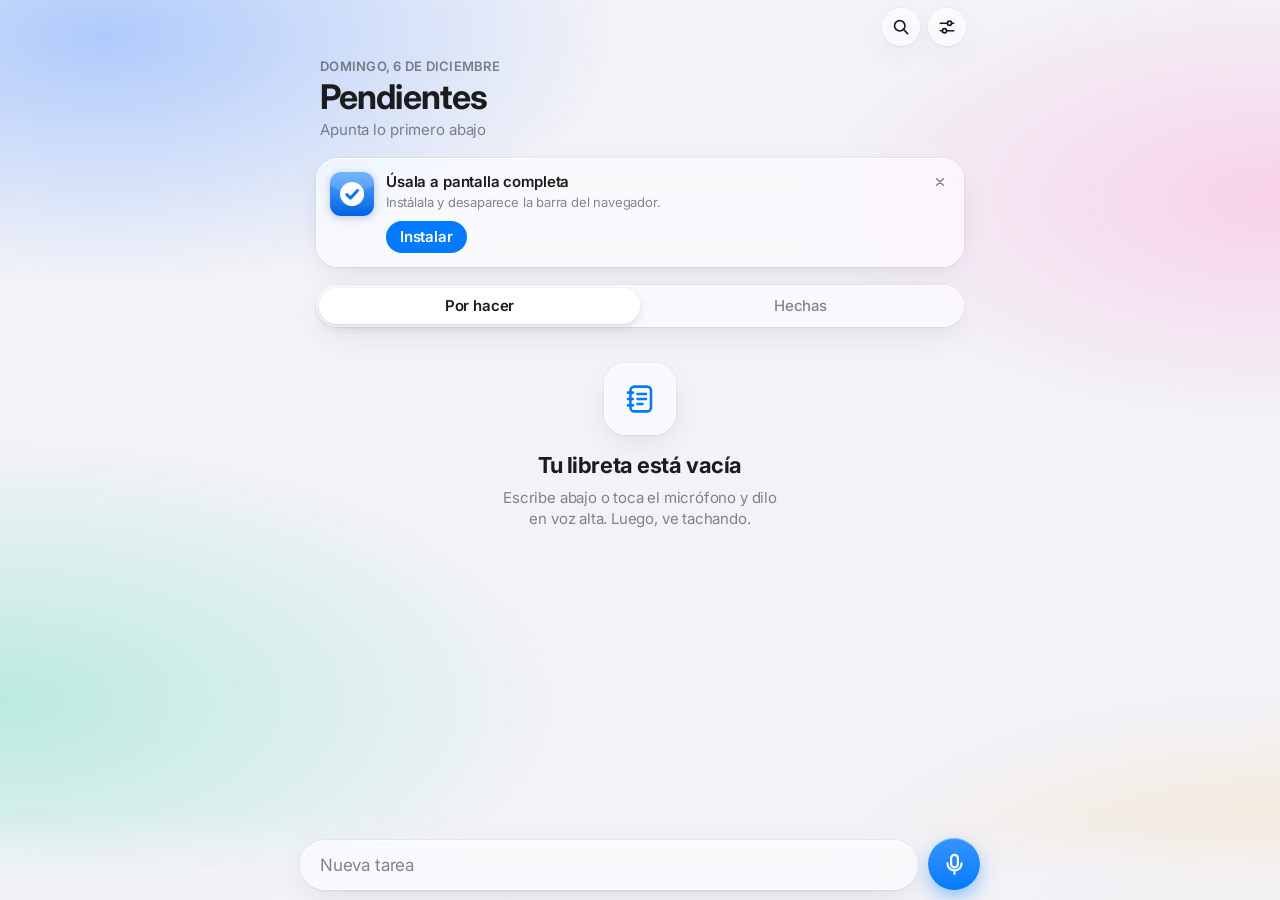
==== commit de110c28: "Iconos nuevos, ajustes sin solaparse, buscador y micrófono arreglados" ====
--- a/index.html
+++ b/index.html
@@ -32,7 +32,7 @@
         <svg viewBox="0 0 24 24" aria-hidden="true"><circle cx="10.5" cy="10.5" r="6.25"/><path d="M15.25 15.25 20 20"/></svg>
       </button>
       <button class="round glass" id="menuBtn" type="button" aria-label="Ajustes">
-        <svg class="dots" viewBox="0 0 24 24" aria-hidden="true"><circle cx="5.5" cy="12" r="1.6"/><circle cx="12" cy="12" r="1.6"/><circle cx="18.5" cy="12" r="1.6"/></svg>
+        <svg viewBox="0 0 24 24" aria-hidden="true"><path d="M4 7.5h8.5M17.5 7.5H20M4 16.5h2.5M11.5 16.5H20"/><circle cx="15" cy="7.5" r="2.5"/><circle cx="9" cy="16.5" r="2.5"/></svg>
       </button>
     </div>
   </div>
@@ -148,7 +148,7 @@
       <div class="card">
         <div class="cell cell-col">
           <div class="cell-line">
-            <span class="ico" style="--c: var(--red)"><svg viewBox="0 0 24 24" aria-hidden="true"><rect x="4" y="5.5" width="16" height="14.5" rx="3"/><path d="M4 10h16M8.5 3.5v4M15.5 3.5v4"/></svg></span>
+            <span class="ico" style="--c: var(--red)"><svg viewBox="0 0 24 24" aria-hidden="true"><rect x="3.75" y="5" width="16.5" height="15.25" rx="3.25"/><path d="M3.75 9.75h16.5M8.25 3v4M15.75 3v4"/><path d="M8 13.75h.01M12 13.75h.01M16 13.75h.01M8 17h.01M12 17h.01" stroke-width="2.6"/></svg></span>
             <span class="cell-label">Para cuándo</span>
           </div>
           <div class="chips" id="dueChips">
@@ -180,7 +180,7 @@
 
       <div class="card">
         <button class="cell danger" type="button" id="editDelete">
-          <span class="ico" style="--c: var(--red)"><svg viewBox="0 0 24 24" aria-hidden="true"><path d="M4.5 7h15M9.5 7V4.75h5V7M6.5 7l.8 12.1a1.5 1.5 0 0 0 1.5 1.4h6.4a1.5 1.5 0 0 0 1.5-1.4L17.5 7"/></svg></span>
+          <span class="ico" style="--c: var(--red)"><svg viewBox="0 0 24 24" aria-hidden="true"><path d="M4 6.5h16M9.25 6.5V5A1.75 1.75 0 0 1 11 3.25h2A1.75 1.75 0 0 1 14.75 5v1.5M6 6.5l.85 12.2a2 2 0 0 0 2 1.8h6.3a2 2 0 0 0 2-1.8L18 6.5M10 10.5v6M14 10.5v6"/></svg></span>
           <span class="cell-label">Eliminar tarea</span>
         </button>
       </div>
@@ -205,6 +205,13 @@
       <button type="button" role="radio" data-voice="audio">Graba un audio</button>
     </div>
     <p class="cell-note" id="voiceNote"></p>
+    <div class="card">
+      <button class="cell" type="button" data-act="testmic">
+        <span class="ico" style="--c: var(--red)"><svg viewBox="0 0 24 24" aria-hidden="true"><path d="M3.5 10.75v2.5M7 7.75v8.5M10.5 4.5v15M14 8.25v7.5M17.5 6.25v11.5M21 10.25v3.5"/></svg></span>
+        <span class="cell-label">Probar el micrófono</span>
+        <svg class="chev" viewBox="0 0 24 24" aria-hidden="true"><path d="M9.5 6l6 6-6 6"/></svg>
+      </button>
+    </div>
 
     <p class="cell-head">Trucos</p>
     <div class="card tricks">
@@ -218,22 +225,22 @@
 
     <div class="card">
       <button class="cell" type="button" data-act="install" hidden>
-        <span class="ico" style="--c: var(--purple)"><svg viewBox="0 0 24 24" aria-hidden="true"><rect x="6.5" y="2.75" width="11" height="18.5" rx="2.75"/><path d="M10.5 17.75h3"/></svg></span>
+        <span class="ico" style="--c: var(--purple)"><svg viewBox="0 0 24 24" aria-hidden="true"><rect x="6.25" y="2.75" width="11.5" height="18.5" rx="3"/><path d="M12 7v6.75M9.5 11.25 12 13.75l2.5-2.5M10.5 18h3"/></svg></span>
         <span class="cell-label">Instalar en el móvil</span>
         <svg class="chev" viewBox="0 0 24 24" aria-hidden="true"><path d="M9.5 6l6 6-6 6"/></svg>
       </button>
       <button class="cell" type="button" data-act="share">
-        <span class="ico" style="--c: var(--accent)"><svg viewBox="0 0 24 24" aria-hidden="true"><path d="M12 14.5V3.5M7.75 7.75 12 3.5l4.25 4.25M7 11H6.5A1.5 1.5 0 0 0 5 12.5v6A1.5 1.5 0 0 0 6.5 20h11a1.5 1.5 0 0 0 1.5-1.5v-6a1.5 1.5 0 0 0-1.5-1.5H17"/></svg></span>
+        <span class="ico" style="--c: var(--accent)"><svg viewBox="0 0 24 24" aria-hidden="true"><path d="M12 14.5V3.5M8 7.25 12 3.25l4 4M7.5 10.5H7a2 2 0 0 0-2 2V18a2 2 0 0 0 2 2h10a2 2 0 0 0 2-2v-5.5a2 2 0 0 0-2-2h-.5"/></svg></span>
         <span class="cell-label">Compartir lo pendiente</span>
         <svg class="chev" viewBox="0 0 24 24" aria-hidden="true"><path d="M9.5 6l6 6-6 6"/></svg>
       </button>
       <button class="cell" type="button" data-act="export">
-        <span class="ico" style="--c: var(--green)"><svg viewBox="0 0 24 24" aria-hidden="true"><path d="M12 4v10.5M7.75 10.25 12 14.5l4.25-4.25M5 15.5v2.5A2 2 0 0 0 7 20h10a2 2 0 0 0 2-2v-2.5"/></svg></span>
+        <span class="ico" style="--c: var(--green)"><svg viewBox="0 0 24 24" aria-hidden="true"><rect x="3.25" y="4" width="17.5" height="4.75" rx="1.6"/><path d="M5 8.75V18a2 2 0 0 0 2 2h10a2 2 0 0 0 2-2V8.75M12 11.25v5.5M9.5 14.25 12 16.75l2.5-2.5"/></svg></span>
         <span class="cell-label">Guardar copia de seguridad</span>
         <svg class="chev" viewBox="0 0 24 24" aria-hidden="true"><path d="M9.5 6l6 6-6 6"/></svg>
       </button>
       <button class="cell" type="button" data-act="import">
-        <span class="ico" style="--c: var(--orange)"><svg viewBox="0 0 24 24" aria-hidden="true"><path d="M4.5 12a7.5 7.5 0 1 0 2.2-5.3L4.5 9M4.5 4.5V9H9"/></svg></span>
+        <span class="ico" style="--c: var(--orange)"><svg viewBox="0 0 24 24" aria-hidden="true"><path d="M4.5 12a7.5 7.5 0 1 0 2.2-5.3L4.5 9M4.5 4.5V9H9M12 8v4.25l2.75 1.75"/></svg></span>
         <span class="cell-label">Recuperar una copia</span>
         <svg class="chev" viewBox="0 0 24 24" aria-hidden="true"><path d="M9.5 6l6 6-6 6"/></svg>
       </button>
@@ -242,7 +249,7 @@
 
     <div class="card">
       <button class="cell danger" type="button" data-act="clear">
-        <span class="ico" style="--c: var(--red)"><svg viewBox="0 0 24 24" aria-hidden="true"><path d="M4.5 7h15M9.5 7V4.75h5V7M6.5 7l.8 12.1a1.5 1.5 0 0 0 1.5 1.4h6.4a1.5 1.5 0 0 0 1.5-1.4L17.5 7"/></svg></span>
+        <span class="ico" style="--c: var(--red)"><svg viewBox="0 0 24 24" aria-hidden="true"><path d="M4 6.5h16M9.25 6.5V5A1.75 1.75 0 0 1 11 3.25h2A1.75 1.75 0 0 1 14.75 5v1.5M6 6.5l.85 12.2a2 2 0 0 0 2 1.8h6.3a2 2 0 0 0 2-1.8L18 6.5M10 10.5v6M14 10.5v6"/></svg></span>
         <span class="cell-label">Borrar las hechas</span>
       </button>
     </div>
--- a/styles.css
+++ b/styles.css
@@ -90,6 +90,7 @@
   -moz-osx-font-smoothing: grayscale;
   -webkit-tap-highlight-color: transparent;
   overscroll-behavior-y: none;
+  overflow-x: clip; /* nada puede ensanchar la página hacia los lados */
 }
 
 button, input, textarea, select { font: inherit; letter-spacing: inherit; color: inherit; }
@@ -209,8 +210,7 @@
   transition: transform .2s var(--spring);
 }
 .round:active { transform: scale(.9); }
-.round svg { width: 19px; height: 19px; stroke-width: 2.1; }
-.round .dots { fill: currentColor; stroke: none; }
+.round svg { width: 20px; height: 20px; stroke-width: 2; }
 
 /* Cabecera: fecha, título y anillo del día */
 .hero {
@@ -273,9 +273,10 @@
 .ring.is-full .ring-txt svg { width: 22px; height: 22px; stroke-width: 3; }
 
 /* Buscador */
-.search { display: flex; align-items: center; gap: 4px; margin: 16px 0 0; animation: lz-in .35s var(--ease) both; }
+.search { display: flex; align-items: center; gap: 4px; min-width: 0; margin: 16px 0 0; animation: lz-in .35s var(--ease) both; }
 .search-field {
   flex: 1;
+  min-width: 0;
   display: flex;
   align-items: center;
   gap: 8px;
@@ -288,6 +289,8 @@
 .search-field input {
   flex: 1;
   min-width: 0;
+  width: 100%;
+  padding: 0;
   border: 0;
   outline: 0;
   background: transparent;
@@ -296,7 +299,7 @@
 }
 .search-field input::placeholder { color: var(--ink2); }
 .search-field input::-webkit-search-cancel-button { -webkit-appearance: none; }
-.search .bar-btn { padding: 0 6px; }
+.search .bar-btn { flex: none; padding: 0 6px; }
 
 /* Aviso para instalar */
 .install {
@@ -914,7 +917,17 @@
 .toast:not(:has(button:not([hidden]))) { padding-right: 18px; }
 @media (prefers-color-scheme: dark) { .toast { background: rgb(60 60 64 / .8); } }
 .toast span { overflow: hidden; text-overflow: ellipsis; }
-.toast button { flex: none; min-height: 36px; padding: 0 12px; border-radius: 18px; font-weight: 600; color: #64aaff; }
+.toast button { flex: none; min-height: 36px; padding: 0 12px; border-radius: 18px; font-weight: 600; color: #64aaff; white-space: nowrap; }
+.toast.is-long {
+  width: calc(100% - 32px);
+  max-width: 520px;
+  padding-top: 10px;
+  padding-bottom: 10px;
+  border-radius: 20px;
+  line-height: 1.35;
+  white-space: normal;
+}
+.toast.is-long span { overflow: visible; }
 
 /* Hojas (editar, ajustes, instalar) */
 dialog.sheet {
@@ -922,7 +935,7 @@
   max-width: 680px;
   max-height: 92dvh;
   margin: auto auto 0;
-  padding: 0 0 calc(18px + env(safe-area-inset-bottom));
+  padding: 0;
   border: 0;
   border-radius: 28px 28px 0 0;
   color: var(--ink);
@@ -930,15 +943,23 @@
   -webkit-backdrop-filter: var(--blur);
   backdrop-filter: var(--blur);
   box-shadow: inset 0 1px 0 var(--glass-shine), 0 -10px 40px rgb(0 0 0 / .15);
-  overflow-y: auto;
-  overscroll-behavior: contain;
-}
-dialog.sheet[open] { animation: lz-up .45s var(--ease) both; }
+  overflow: hidden;
+}
+/* La barra del título queda quieta y solo se desplaza el contenido: nada pasa por debajo del título */
+dialog.sheet[open] { display: flex; flex-direction: column; animation: lz-up .45s var(--ease) both; }
+dialog.sheet > form { flex: 1; min-height: 0; display: flex; flex-direction: column; }
 dialog.sheet.is-closing { animation: lz-down .28s var(--ease) forwards; }
 dialog.sheet::backdrop { background: rgb(0 0 0 / .3); animation: lz-fade .3s both; }
 dialog.sheet.is-closing::backdrop { animation: lz-fade-out .28s forwards; }
 
-.sheet-top { position: sticky; top: 0; z-index: 2; touch-action: none; }
+.sheet-top {
+  flex: none;
+  position: relative;
+  z-index: 2;
+  touch-action: none;
+  transition: box-shadow .2s;
+}
+.sheet-top.is-scrolled { box-shadow: 0 .5px 0 var(--sep); }
 .sheet-bar {
   display: grid;
   grid-template-columns: 1fr auto 1fr;
@@ -949,7 +970,14 @@
 .sheet-bar h2 { margin: 0; font-family: var(--font-d); font-size: 17px; font-weight: 600; letter-spacing: -.01em; }
 .bar-btn { justify-self: start; min-height: 44px; padding: 0 10px; font-size: 17px; color: var(--accent); }
 .bar-btn.strong { justify-self: end; font-weight: 600; }
-.sheet-body { padding: 4px 16px 0; }
+.sheet-body {
+  flex: 1;
+  min-height: 0;
+  padding: 4px 16px calc(20px + env(safe-area-inset-bottom));
+  overflow-y: auto;
+  overscroll-behavior: contain;
+  -webkit-overflow-scrolling: touch;
+}
 
 .card {
   margin-top: 18px;
@@ -987,6 +1015,7 @@
 .cell-value { color: var(--ink2); font-size: 16px; }
 .cell-select { position: absolute; inset: 0; width: 100%; opacity: 0; cursor: pointer; }
 .cell.danger { color: var(--red); }
+/* Iconos en baldosa: degradado con brillo arriba, como los de Ajustes del iPhone */
 .ico {
   flex: none;
   width: 30px;
@@ -995,9 +1024,10 @@
   display: grid;
   place-items: center;
   color: #fff;
-  background: var(--c);
-}
-.ico svg { width: 18px; height: 18px; stroke-width: 2; }
+  background: linear-gradient(165deg, color-mix(in srgb, var(--c) 70%, #fff) 0%, var(--c) 62%, color-mix(in srgb, var(--c) 88%, #000) 100%);
+  box-shadow: inset 0 .5px 0 rgb(255 255 255 / .5), 0 1px 2px color-mix(in srgb, var(--c) 45%, transparent);
+}
+.ico svg { width: 18px; height: 18px; stroke-width: 2.1; filter: drop-shadow(0 .5px .5px rgb(0 0 0 / .15)); }
 .ico svg .fill { fill: currentColor; stroke: none; }
 .chev { flex: none; width: 16px; height: 16px; color: var(--ink3); stroke-width: 2.4; }
 .cell-head { margin: 22px 14px 7px; font-size: 13px; font-weight: 500; text-transform: uppercase; letter-spacing: .02em; color: var(--ink2); }
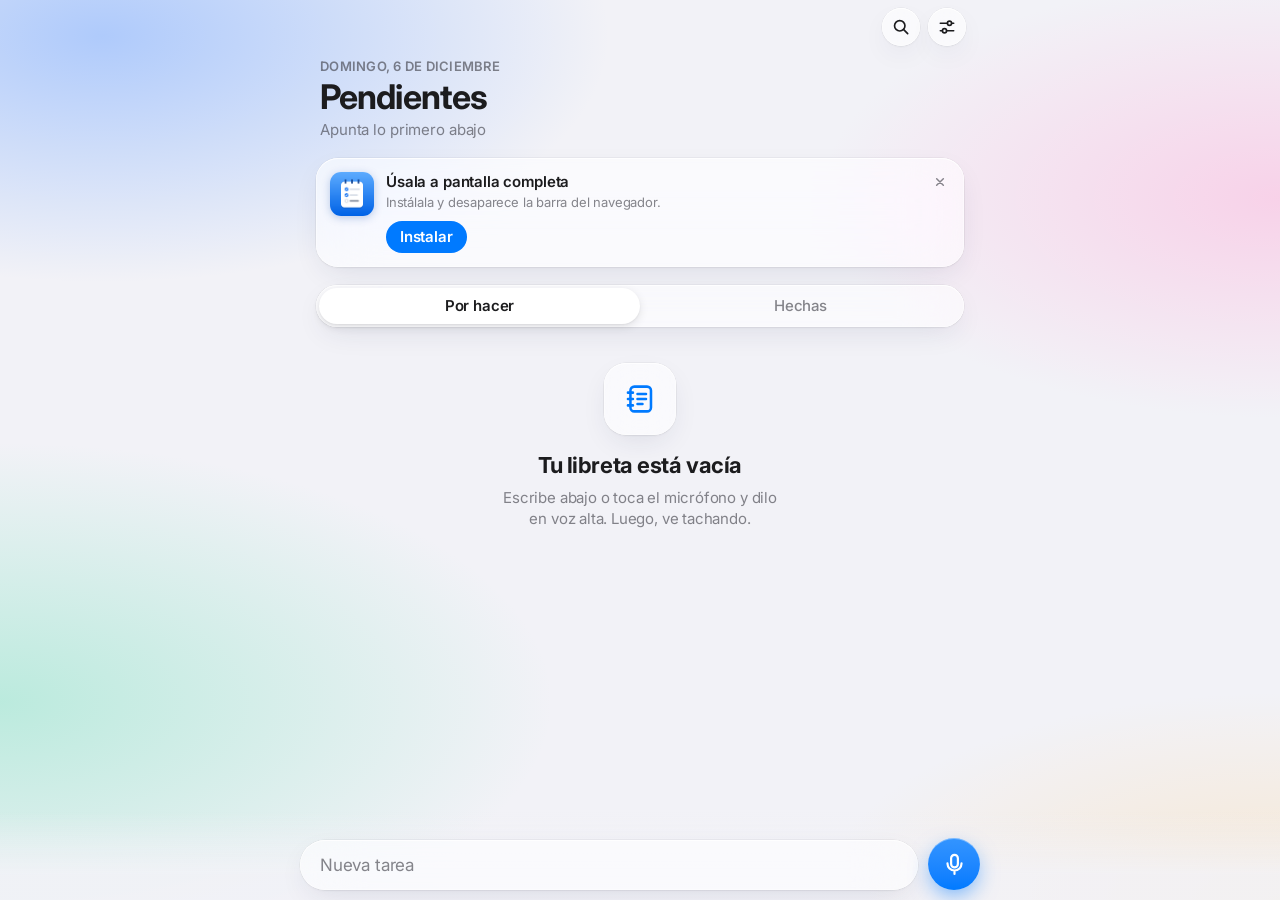
==== commit 0b666931: "Grabar y transcribir: las notas de voz se pasan a texto en el móvil" ====
--- a/index.html
+++ b/index.html
@@ -201,8 +201,8 @@
     <p class="cell-head">Al pulsar el micrófono</p>
     <div class="seg seg-sm" id="voiceSeg" role="radiogroup" aria-label="Al pulsar el micrófono">
       <span class="seg-thumb" aria-hidden="true"></span>
-      <button type="button" role="radio" data-voice="dictar">Dicta a texto</button>
-      <button type="button" role="radio" data-voice="audio">Graba un audio</button>
+      <button type="button" role="radio" data-voice="dictar">Dictado</button>
+      <button type="button" role="radio" data-voice="audio">Grabar y transcribir</button>
     </div>
     <p class="cell-note" id="voiceNote"></p>
     <div class="card">
--- a/styles.css
+++ b/styles.css
@@ -886,6 +886,23 @@
 .rec-btn:active { transform: scale(.9); }
 .rec[data-mode="audio"] .rec-btn { background: var(--red); box-shadow: 0 0 0 5px color-mix(in srgb, var(--red) 20%, transparent), 0 10px 24px -6px color-mix(in srgb, var(--red) 70%, transparent); }
 .rec-btn svg { width: 28px; height: 28px; fill: currentColor; stroke: none; }
+/* Pasando a texto: el botón se vuelve un indicador que gira */
+.rec[data-mode="busy"] .rec-btn { pointer-events: none; color: var(--accent); background: var(--fill); box-shadow: none; }
+.rec[data-mode="busy"] .rec-btn svg,
+.rec[data-mode="busy"] .rec-btn::after { display: none; }
+.rec[data-mode="busy"] .rec-btn::before {
+  content: "";
+  position: absolute;
+  inset: 22px;
+  border-radius: 50%;
+  border: 3px solid currentColor;
+  border-right-color: transparent;
+  animation: lz-spin .8s linear infinite;
+}
+.rec[data-mode="busy"] .wave span { background: var(--accent); opacity: .5; }
+.rec[data-mode="busy"] .rec-live { font-size: 24px; }
+@keyframes lz-spin { to { transform: rotate(1turn); } }
+
 .rec-hint { margin: 16px auto 0; max-width: 340px; font-size: 13px; line-height: 1.45; color: var(--ink2); }
 .rec-hint b { color: var(--ink); font-weight: 600; }
 .rec .link-btn { margin-top: 4px; }
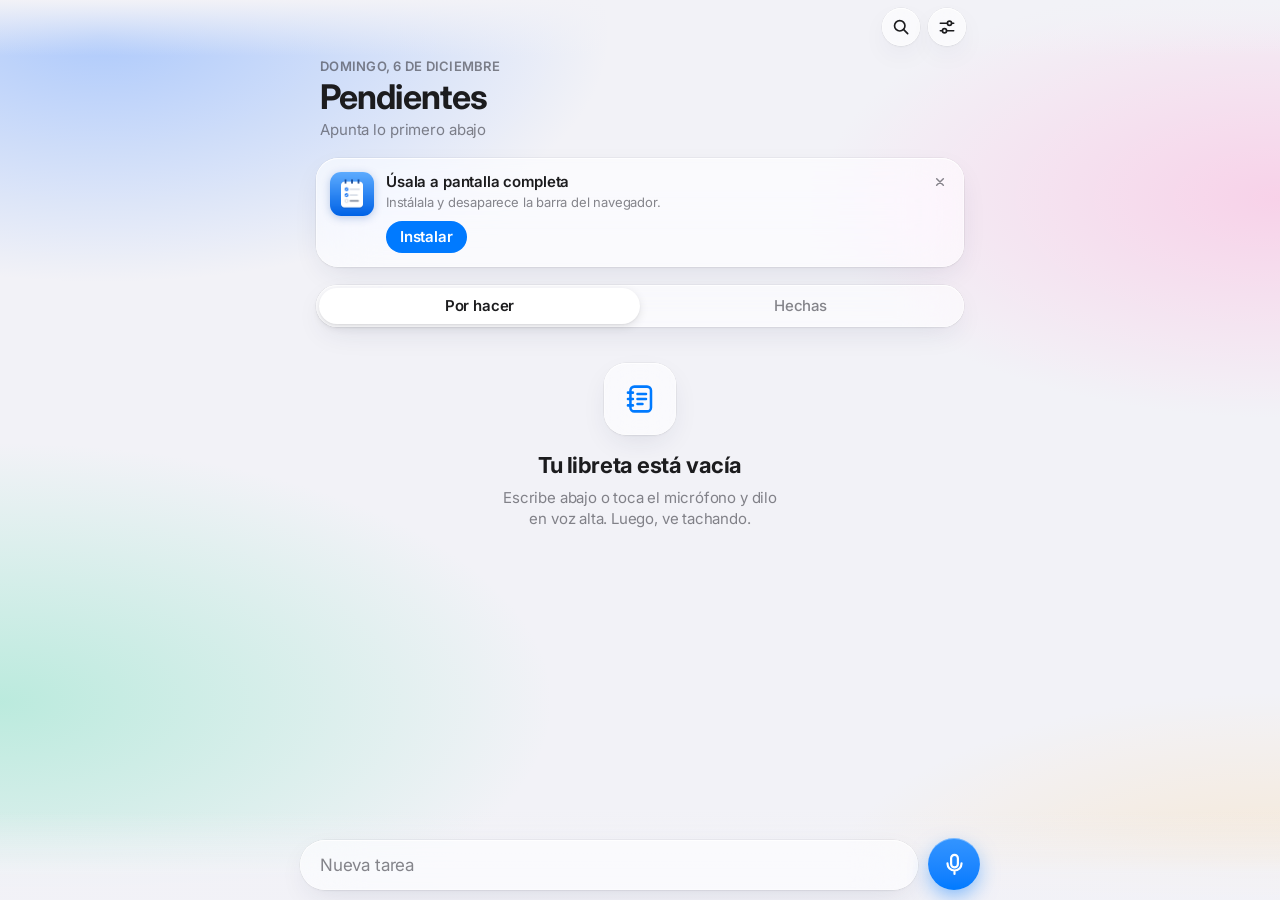
==== commit a2d5539d: "Micrófono como WhatsApp y barras del sistema integradas" ====
--- a/index.html
+++ b/index.html
@@ -5,9 +5,20 @@
 <meta name="viewport" content="width=device-width, initial-scale=1, viewport-fit=cover, interactive-widget=resizes-content">
 <title>Pendientes</title>
 <meta name="description" content="Tu libreta de cosas por hacer: apúntalas escribiendo o con la voz y táchalas.">
+<meta name="color-scheme" content="light dark">
 <meta name="theme-color" content="#f2f2f7" media="(prefers-color-scheme: light)">
 <meta name="theme-color" content="#000000" media="(prefers-color-scheme: dark)">
-<link rel="manifest" href="manifest.webmanifest">
+<link rel="manifest" id="manifest" href="manifest.webmanifest">
+<script>
+  // Android pinta las barras del sistema (hora arriba, botones abajo) con el color del manifiesto:
+  // en modo oscuro se usa el oscuro para que no salgan franjas claras.
+  (function () {
+    var m = window.matchMedia('(prefers-color-scheme: dark)');
+    var set = function () { document.getElementById('manifest').href = m.matches ? 'manifest-dark.webmanifest' : 'manifest.webmanifest'; };
+    set();
+    if (m.addEventListener) m.addEventListener('change', set);
+  })();
+</script>
 <link rel="icon" href="icons/icon.svg" type="image/svg+xml">
 <link rel="apple-touch-icon" href="icons/apple-touch-icon.png">
 <meta name="apple-mobile-web-app-capable" content="yes">
@@ -95,17 +106,37 @@
   <button class="link-btn danger" id="clearDone" type="button" hidden>Borrar todas las hechas</button>
 </main>
 
-<form class="dock" id="composer" autocomplete="off">
+<form class="dock" id="composer" autocomplete="off" data-state="idle">
+  <div class="live glass" id="live" hidden>
+    <p class="live-text" id="liveText"></p>
+    <p class="live-hint">Di <b>«nueva tarea»</b> para separar varias · <b>«mañana»</b> o <b>«importante»</b> al final</p>
+  </div>
   <div class="hint" id="hint" hidden></div>
   <div class="dock-in">
     <label class="field glass">
       <span class="sr">Nueva tarea</span>
       <textarea id="input" rows="1" placeholder="Nueva tarea" enterkeyhint="send"></textarea>
     </label>
-    <button class="action" id="action" type="submit" data-mode="voice" aria-label="Dictar tarea">
-      <svg class="i-mic" viewBox="0 0 24 24" aria-hidden="true"><rect x="8.75" y="2.75" width="6.5" height="12" rx="3.25"/><path d="M5.25 11a6.75 6.75 0 0 0 13.5 0M12 17.75V21"/></svg>
-      <svg class="i-send" viewBox="0 0 24 24" aria-hidden="true"><path d="M12 19.5V5M5.75 11.25 12 5l6.25 6.25"/></svg>
-    </button>
+    <div class="recbar glass" id="recbar" aria-live="polite">
+      <button class="rb-trash" id="rbTrash" type="button" aria-label="Descartar">
+        <svg viewBox="0 0 24 24" aria-hidden="true"><path d="M4 6.5h16M9.25 6.5V5A1.75 1.75 0 0 1 11 3.25h2A1.75 1.75 0 0 1 14.75 5v1.5M6 6.5l.85 12.2a2 2 0 0 0 2 1.8h6.3a2 2 0 0 0 2-1.8L18 6.5M10 10.5v6M14 10.5v6"/></svg>
+      </button>
+      <span class="rb-dot" aria-hidden="true"></span>
+      <span class="rb-time" id="rbTime">0:00</span>
+      <span class="rb-slide" id="rbSlide"><svg viewBox="0 0 24 24" aria-hidden="true"><path d="M14.5 6l-6 6 6 6"/></svg>Desliza para cancelar</span>
+      <span class="rb-wave" id="rbWave" aria-hidden="true"></span>
+      <span class="rb-busy"><i class="rb-spin" aria-hidden="true"></i><span id="rbBusyText">Pasando a texto…</span></span>
+    </div>
+    <div class="action-wrap">
+      <span class="lock glass" id="lock" aria-hidden="true">
+        <svg class="lock-pad" viewBox="0 0 24 24"><rect x="5.5" y="10.5" width="13" height="10" rx="2.5"/><path d="M8.5 10.5V8a3.5 3.5 0 0 1 7 0v2.5"/></svg>
+        <svg class="lock-up" viewBox="0 0 24 24"><path d="M6.5 14.5 12 9l5.5 5.5"/></svg>
+      </span>
+      <button class="action" id="action" type="button" data-mode="voice" aria-label="Mantén pulsado para hablar">
+        <svg class="i-mic" viewBox="0 0 24 24" aria-hidden="true"><rect x="8.75" y="2.75" width="6.5" height="12" rx="3.25"/><path d="M5.25 11a6.75 6.75 0 0 0 13.5 0M12 17.75V21"/></svg>
+        <svg class="i-send" viewBox="0 0 24 24" aria-hidden="true"><path d="M12 19.5V5M5.75 11.25 12 5l6.25 6.25"/></svg>
+      </button>
+    </div>
   </div>
 </form>
 
--- a/styles.css
+++ b/styles.css
@@ -146,6 +146,9 @@
   z-index: -1;
   pointer-events: none;
   background:
+    /* arriba y abajo, el mismo color liso que las barras del sistema: sin cortes */
+    linear-gradient(var(--bg), transparent calc(env(safe-area-inset-top) + 56px)),
+    linear-gradient(to top, var(--bg), transparent calc(env(safe-area-inset-bottom) + 40px)),
     radial-gradient(55% 38% at 8% 4%, var(--blob1), transparent 72%),
     radial-gradient(50% 34% at 100% 22%, var(--blob2), transparent 72%),
     radial-gradient(60% 40% at 0% 78%, var(--blob3), transparent 72%),
@@ -727,6 +730,7 @@
   pointer-events: none;
 }
 .dock-in {
+  position: relative;
   max-width: 680px;
   margin: 0 auto;
   display: flex;
@@ -734,6 +738,136 @@
   gap: 10px;
   pointer-events: auto;
 }
+
+/* ---------- Barra de voz, como las notas de voz de WhatsApp ---------- */
+.dock:not([data-state="idle"]) .field { visibility: hidden; }
+.dock:not([data-state="idle"]) .hint { display: none; }
+
+.recbar {
+  position: absolute;
+  left: 0;
+  right: 62px;
+  bottom: 0;
+  height: 52px;
+  display: none;
+  align-items: center;
+  gap: 10px;
+  padding: 0 18px;
+  border-radius: 26px;
+  overflow: hidden;
+  font-variant-numeric: tabular-nums;
+}
+.dock:not([data-state="idle"]) .recbar { display: flex; animation: lz-fade .2s both; }
+.recbar > * { flex: none; }
+
+.rb-dot {
+  width: 10px;
+  height: 10px;
+  border-radius: 50%;
+  background: var(--red);
+  animation: lz-blink 1.1s ease-in-out infinite;
+}
+.rb-time { font-size: 16px; font-weight: 600; min-width: 2.6em; }
+.rb-slide {
+  flex: 1;
+  display: flex;
+  align-items: center;
+  justify-content: center;
+  gap: 2px;
+  font-size: 15px;
+  color: var(--ink2);
+  opacity: calc(1 - var(--slide, 0));
+  transform: translateX(calc(var(--slide, 0) * -40px));
+  animation: lz-nudge 1.6s ease-in-out infinite;
+}
+.rb-slide svg { width: 18px; height: 18px; stroke-width: 2.2; }
+.rb-wave { flex: 1; display: flex; align-items: center; justify-content: space-between; height: 26px; min-width: 0; }
+.rb-wave span { width: 3px; height: 100%; border-radius: 2px; background: var(--accent); transform: scaleY(.1); transition: transform .09s linear; }
+.dock[data-kind="dictar"] .rb-wave span { animation: lz-wave 1.2s ease-in-out infinite; animation-delay: calc(var(--i) * -.09s); }
+.rb-trash {
+  width: 36px;
+  height: 36px;
+  margin-left: -10px;
+  border-radius: 50%;
+  display: grid;
+  place-items: center;
+  color: var(--red);
+}
+.rb-trash:active { background: var(--fill); }
+.rb-trash svg { width: 21px; height: 21px; }
+.rb-busy { flex: 1; display: flex; align-items: center; gap: 10px; min-width: 0; font-size: 15px; color: var(--ink2); }
+.rb-busy span { overflow: hidden; text-overflow: ellipsis; white-space: nowrap; }
+.rb-spin {
+  flex: none;
+  width: 18px;
+  height: 18px;
+  border-radius: 50%;
+  border: 2.5px solid var(--accent);
+  border-right-color: transparent;
+  animation: lz-spin .8s linear infinite;
+}
+
+/* Qué se ve en cada momento: manteniendo pulsado, bloqueada y pasando a texto */
+.dock[data-state="hold"] :is(.rb-trash, .rb-wave, .rb-busy),
+.dock[data-state="locked"] :is(.rb-slide, .rb-busy),
+.dock[data-state="busy"] :is(.rb-dot, .rb-time, .rb-slide, .rb-wave) { display: none; }
+
+.action-wrap { position: relative; flex: none; }
+.action { touch-action: none; -webkit-user-select: none; user-select: none; -webkit-touch-callout: none; }
+.dock[data-state="hold"] .action {
+  scale: 1.45;
+  transition: scale .25s var(--spring);
+  box-shadow: 0 0 0 8px color-mix(in srgb, var(--accent) 18%, transparent), 0 10px 26px -4px color-mix(in srgb, var(--accent) 60%, transparent);
+}
+.dock[data-state="locked"] .action { animation: lz-pop .35s var(--spring); }
+
+/* Candado: aparece encima del micro al mantener pulsado; deslizando hacia él se bloquea */
+.lock {
+  position: absolute;
+  left: 50%;
+  bottom: 92px;
+  width: 40px;
+  height: 84px;
+  margin-left: -20px;
+  border-radius: 20px;
+  display: none;
+  flex-direction: column;
+  align-items: center;
+  justify-content: space-between;
+  padding: 10px 0 8px;
+  color: var(--ink2);
+  transform: translateY(calc(var(--lift, 0) * -18px));
+}
+.dock[data-state="hold"] .lock { display: flex; animation: lz-in .3s var(--ease) both; }
+.lock svg { width: 20px; height: 20px; stroke-width: 2; }
+.lock .lock-up { animation: lz-rise 1.3s ease-in-out infinite; }
+
+/* Burbuja con lo que se va dictando */
+.live {
+  max-width: 680px;
+  margin: 0 auto 10px;
+  padding: 12px 16px 10px;
+  border-radius: 22px;
+  pointer-events: auto;
+  animation: lz-in .3s var(--ease) both;
+}
+.live-text {
+  margin: 0;
+  max-height: 28vh;
+  overflow-y: auto;
+  font-size: 17px;
+  line-height: 1.35;
+  overflow-wrap: break-word;
+}
+.live-text:empty::before { content: attr(data-placeholder); color: var(--ink2); }
+.live-text i { font-style: normal; color: var(--ink2); }
+.live-hint { margin: 6px 0 0; font-size: 12.5px; line-height: 1.35; color: var(--ink2); }
+.live-hint b { color: var(--ink); font-weight: 600; }
+
+@keyframes lz-blink { 50% { opacity: .25; } }
+@keyframes lz-nudge { 0%, 100% { translate: 0; } 50% { translate: -6px; } }
+@keyframes lz-rise { 0%, 100% { transform: translateY(2px); opacity: .5; } 50% { transform: translateY(-3px); opacity: 1; } }
+@keyframes lz-pop { 0% { scale: .7; } }
 .hint {
   max-width: 680px;
   margin: 0 auto 8px;
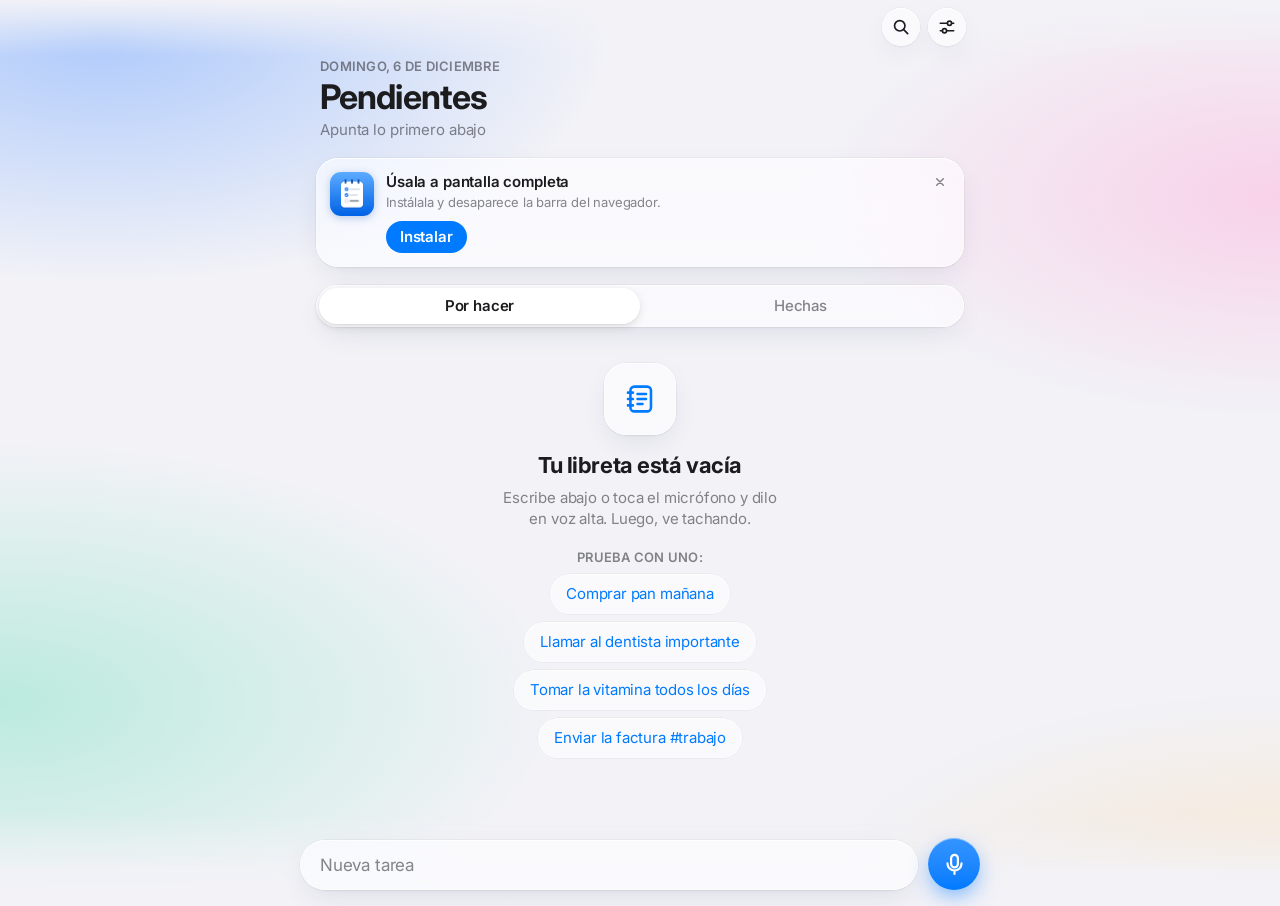
==== commit 84a4fecb: "Mejor experiencia: lista fluida, botón Atrás, atajos al escribir y barra de abajo oscura" ====
--- a/index.html
+++ b/index.html
@@ -10,11 +10,11 @@
 <meta name="theme-color" content="#000000" media="(prefers-color-scheme: dark)">
 <link rel="manifest" id="manifest" href="manifest.webmanifest">
 <script>
-  // Android pinta las barras del sistema (hora arriba, botones abajo) con el color del manifiesto:
-  // en modo oscuro se usa el oscuro para que no salgan franjas claras.
+  // Android pinta las barras del sistema (hora arriba, botones abajo) con el color del manifiesto y lo guarda
+  // al instalar. Por defecto es el oscuro; solo con el móvil en modo claro se usa el claro.
   (function () {
-    var m = window.matchMedia('(prefers-color-scheme: dark)');
-    var set = function () { document.getElementById('manifest').href = m.matches ? 'manifest-dark.webmanifest' : 'manifest.webmanifest'; };
+    var m = window.matchMedia('(prefers-color-scheme: light)');
+    var set = function () { document.getElementById('manifest').href = m.matches ? 'manifest-light.webmanifest' : 'manifest.webmanifest'; };
     set();
     if (m.addEventListener) m.addEventListener('change', set);
   })();
@@ -99,6 +99,13 @@
     <div class="empty-ic glass" id="emptyIc"></div>
     <h2 id="emptyTitle"></h2>
     <p id="emptyText"></p>
+    <div class="examples" id="examples" hidden>
+      <span class="examples-k">Prueba con uno:</span>
+      <button type="button">Comprar pan mañana</button>
+      <button type="button">Llamar al dentista importante</button>
+      <button type="button">Tomar la vitamina todos los días</button>
+      <button type="button">Enviar la factura #trabajo</button>
+    </div>
   </div>
 
   <div id="sections" aria-live="polite"></div>
--- a/styles.css
+++ b/styles.css
@@ -274,6 +274,19 @@
 .ring-txt small { font-size: 10px; font-weight: 600; color: var(--ink2); }
 .ring.is-full .ring-txt { color: var(--green); }
 .ring.is-full .ring-txt svg { width: 22px; height: 22px; stroke-width: 3; }
+.ring.is-party { animation: lz-party .9s var(--spring); }
+.ring.is-party::after {
+  content: "";
+  position: absolute;
+  inset: -6px;
+  border-radius: 50%;
+  border: 3px solid var(--green);
+  animation: lz-ripple 1s ease-out both;
+  pointer-events: none;
+}
+@keyframes lz-party { 0% { scale: 1; } 35% { scale: 1.18; } 100% { scale: 1; } }
+@keyframes lz-ripple { from { opacity: .8; transform: scale(.9); } to { opacity: 0; transform: scale(1.6); } }
+.nav-title { cursor: pointer; }
 
 /* Buscador */
 .search { display: flex; align-items: center; gap: 4px; min-width: 0; margin: 16px 0 0; animation: lz-in .35s var(--ease) both; }
@@ -487,6 +500,16 @@
   transition: transform .2s var(--spring), box-shadow .2s;
 }
 .row.is-lifted::after { opacity: 0; }
+
+/* La que cambia de grupo (al tachar, deshacer, marcar importante…) viaja por encima como una tarjeta */
+.group.is-landing { overflow: visible; }
+.row.is-flying { z-index: 6; }
+.row.is-flying::after { opacity: 0; }
+.row.is-flying .row-fg {
+  background: var(--solid);
+  border-radius: 16px;
+  box-shadow: 0 14px 30px -10px rgb(0 0 0 / .28), 0 0 0 .5px var(--glass-line);
+}
 .group:has(.is-lifted) { overflow: visible; }
 
 /* Acciones al deslizar */
@@ -707,6 +730,22 @@
 .empty h2 { margin: 0; font-family: var(--font-d); font-size: 22px; font-weight: 700; letter-spacing: -.02em; }
 .empty p { margin: 6px auto 0; max-width: 290px; font-size: 15px; color: var(--ink2); line-height: 1.4; }
 
+.examples { display: flex; flex-direction: column; align-items: center; gap: 8px; margin-top: 20px; }
+.examples-k { font-size: 13px; font-weight: 600; text-transform: uppercase; letter-spacing: .02em; color: var(--ink2); }
+.examples button {
+  min-height: 40px;
+  padding: 0 16px;
+  border-radius: 20px;
+  font-size: 15px;
+  color: var(--accent);
+  background: var(--glass);
+  -webkit-backdrop-filter: var(--blur);
+  backdrop-filter: var(--blur);
+  box-shadow: inset 0 0 0 .5px var(--glass-edge), 0 0 0 .5px var(--glass-line);
+  transition: transform .2s var(--spring);
+}
+.examples button:active { transform: scale(.95); }
+
 .link-btn {
   display: block;
   min-height: 44px;
@@ -868,31 +907,46 @@
 @keyframes lz-nudge { 0%, 100% { translate: 0; } 50% { translate: -6px; } }
 @keyframes lz-rise { 0%, 100% { transform: translateY(2px); opacity: .5; } 50% { transform: translateY(-3px); opacity: 1; } }
 @keyframes lz-pop { 0% { scale: .7; } }
+/* Botones de encima de la barra mientras escribes: Mañana, Importante, etiquetas */
 .hint {
   max-width: 680px;
-  margin: 0 auto 8px;
-  padding: 0 8px;
-  display: flex;
-  flex-wrap: wrap;
+  margin: 0 -12px 10px;
+  padding: 2px 12px;
+  display: flex;
+  gap: 8px;
+  overflow-x: auto;
+  scrollbar-width: none;
+  pointer-events: auto;
+  animation: lz-in .25s var(--ease) both;
+}
+@media (min-width: 704px) { .hint { margin-left: auto; margin-right: auto; } }
+.hint::-webkit-scrollbar { display: none; }
+.mod {
+  flex: none;
+  display: inline-flex;
+  align-items: center;
   gap: 6px;
-  pointer-events: none;
-  animation: lz-in .25s var(--ease) both;
-}
-.hint span {
-  display: inline-flex;
-  align-items: center;
-  gap: 5px;
-  height: 26px;
-  padding: 0 10px;
-  border-radius: 13px;
-  font-size: 13px;
+  height: 34px;
+  padding: 0 13px;
+  border-radius: 17px;
+  font-size: 14px;
   font-weight: 600;
+  color: var(--c);
+  background: var(--glass-hi);
+  -webkit-backdrop-filter: var(--blur);
+  backdrop-filter: var(--blur);
+  box-shadow: inset 0 0 0 .5px var(--glass-edge), 0 0 0 .5px var(--glass-line), 0 4px 12px -6px rgb(0 0 0 / .2);
+  transition: background .2s, color .2s, transform .2s var(--spring);
+}
+.mod:active { transform: scale(.94); }
+.mod.is-on {
   color: #fff;
-  background: var(--c, var(--accent));
-  box-shadow: 0 4px 12px -4px color-mix(in srgb, var(--c, var(--accent)) 70%, transparent);
-}
-.hint svg { width: 13px; height: 13px; stroke-width: 2.4; }
-.hint .fill { fill: currentColor; stroke: none; }
+  background: var(--c);
+  box-shadow: 0 6px 14px -6px color-mix(in srgb, var(--c) 80%, transparent);
+}
+.mod[data-fixed] { cursor: default; }
+.mod svg { width: 15px; height: 15px; stroke-width: 2.3; }
+.mod .fill { fill: currentColor; stroke: none; }
 
 .field {
   flex: 1;
